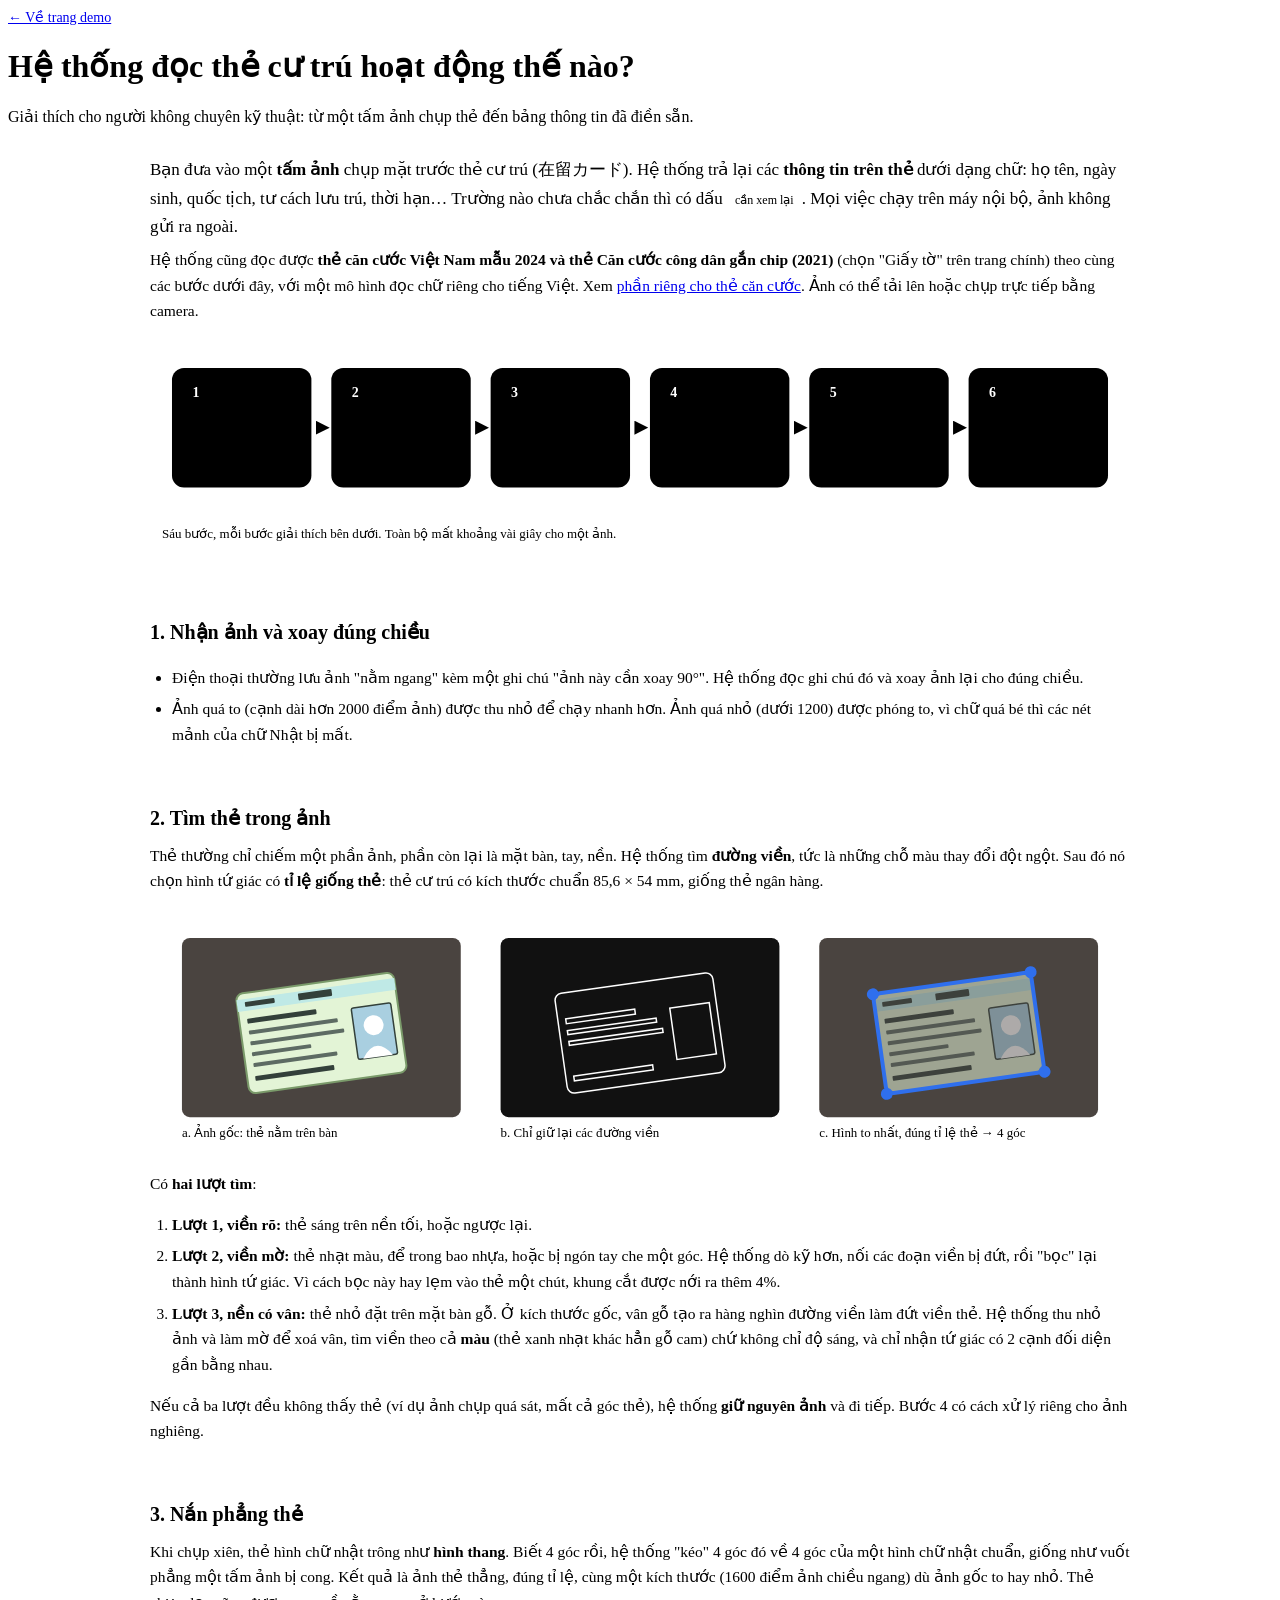
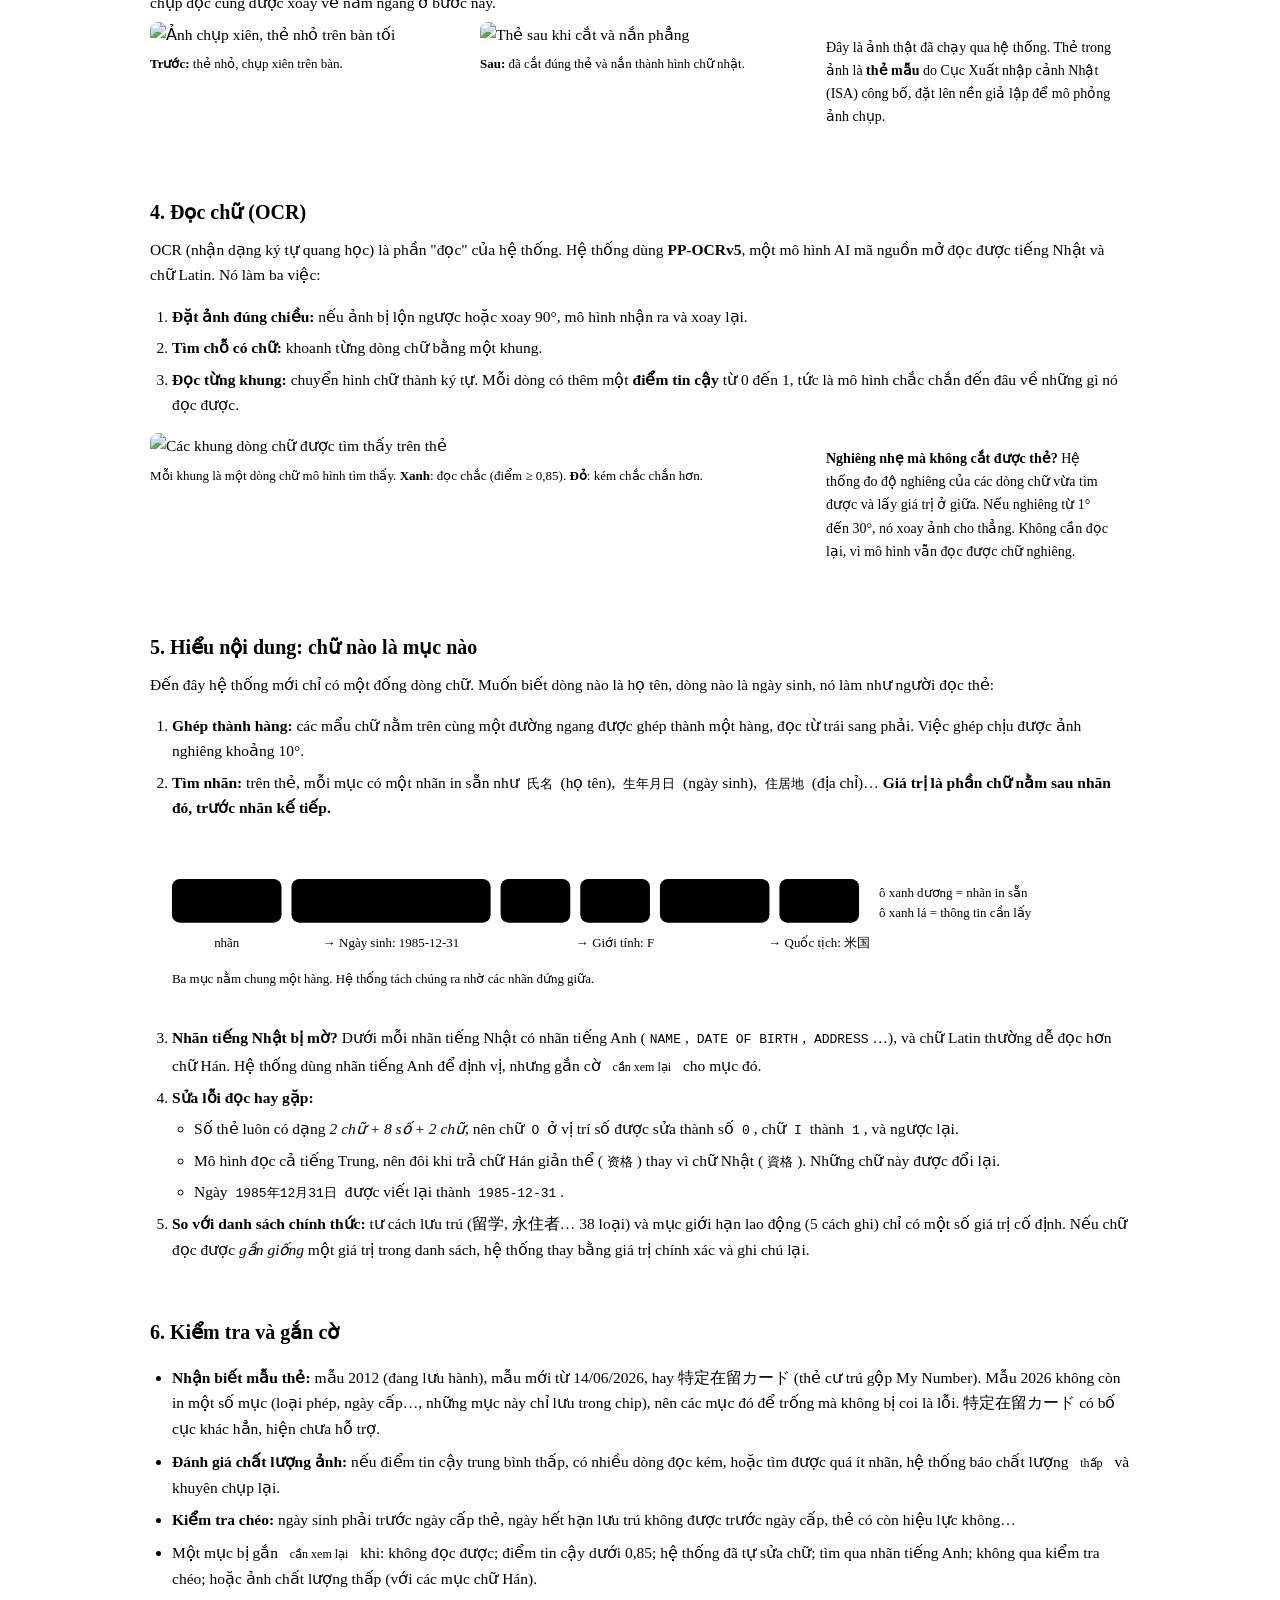
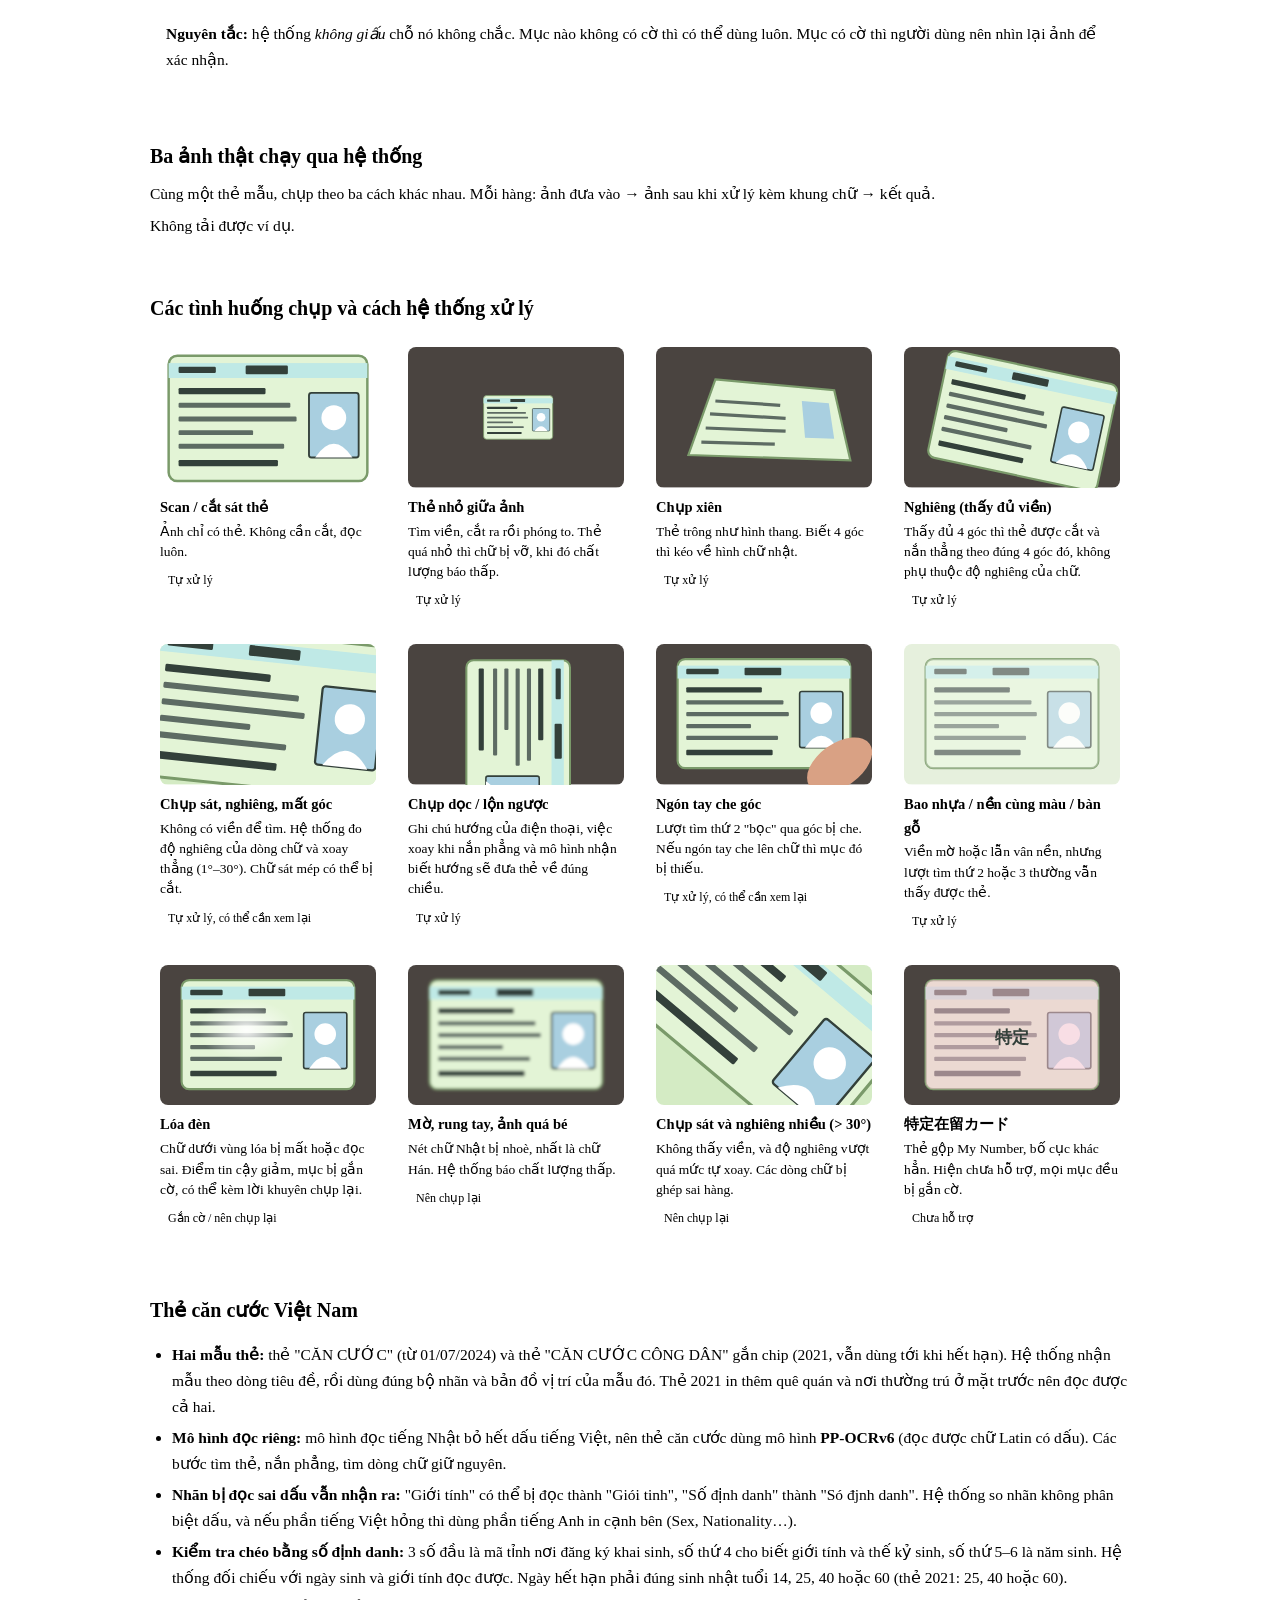
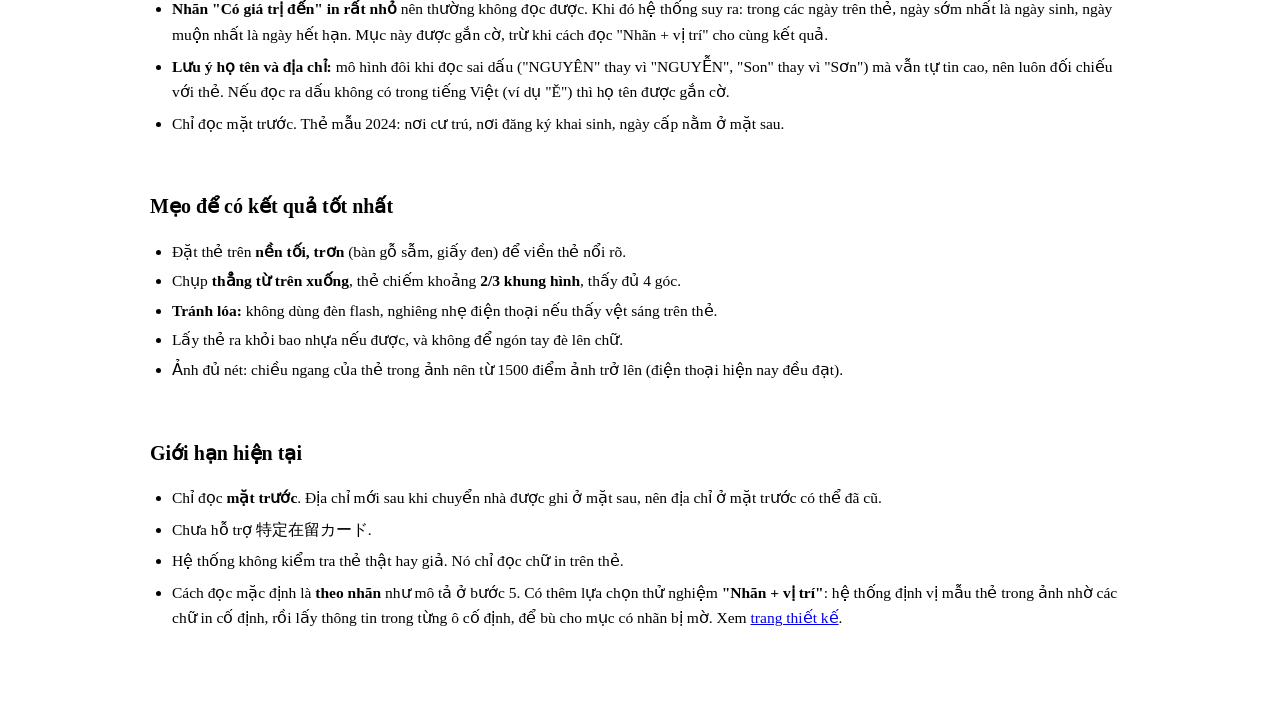
==== app/static/how-it-works.html @ b932a4c3 "Add Vietnamese ID card support, template zones and shared card_core - card_core/: shared Field, layo" ====
<!doctype html>
<html lang="vi">
<head>
  <meta charset="utf-8">
  <meta name="viewport" content="width=device-width, initial-scale=1">
  <title>Cách hoạt động</title>
  <link rel="stylesheet" href="/static/style.css">
  <style>
    .doc { max-width: 980px; margin: 0 auto; padding: 8px 24px 64px; line-height: 1.65; font-size: 15.5px; }
    @media (max-width: 900px) { .doc { padding: 8px 16px 48px; } }
    .doc h2 { font-size: 20px; margin: 40px 0 8px; padding-top: 14px; border-top: 1px solid var(--border); scroll-margin-top: 12px; }
    .doc h3 { font-size: 16px; margin: 22px 0 6px; }
    .doc p, .doc li { margin: 6px 0; }
    .doc ul, .doc ol { padding-left: 22px; }
    .doc code { font-size: 13px; background: var(--bg); border: 1px solid var(--border); border-radius: 4px; padding: 0 4px; }
    .back { font-size: 14px; }
    .box { background: var(--panel); border: 1px solid var(--border); border-radius: 12px; padding: 14px 16px; margin: 12px 0; }
    .lead { font-size: 17px; }
    .figure { background: var(--panel); border: 1px solid var(--border); border-radius: 12px; padding: 12px; margin: 12px 0; }
    .figure svg { display: block; width: 100%; height: auto; }
    .caption { font-size: 13px; color: var(--muted); margin-top: 6px; }
    .steps-row { display: grid; grid-template-columns: repeat(3, minmax(0, 1fr)); gap: 10px; align-items: start; }
    @media (max-width: 700px) { .steps-row { grid-template-columns: 1fr; } }
    .steps-row img { width: 100%; border-radius: 8px; border: 1px solid var(--border); display: block; }
    .steps-row .caption b { color: var(--text); }
    .cases { display: grid; grid-template-columns: repeat(auto-fill, minmax(210px, 1fr)); gap: 12px; margin: 12px 0; }
    .case { background: var(--panel); border: 1px solid var(--border); border-radius: 12px; padding: 10px; font-size: 14px; }
    .case svg { display: block; width: 100%; height: auto; background: var(--bg); border-radius: 8px; }
    .case h4 { margin: 8px 0 2px; font-size: 14.5px; }
    .case p { margin: 2px 0; color: var(--muted); font-size: 13.5px; line-height: 1.5; }
    .pill { display: inline-block; font-size: 12px; padding: 1px 8px; border-radius: 10px; margin-top: 6px; font-weight: 500; }
    .pill.ok { background: color-mix(in srgb, var(--ok) 18%, transparent); color: var(--ok); }
    .pill.warn { background: color-mix(in srgb, var(--warn) 18%, transparent); color: var(--warn); }
    .pill.bad { background: color-mix(in srgb, var(--bad) 14%, transparent); color: var(--bad); }
    .result-table { font-size: 13.5px; margin-top: 8px; }
    .result-table th { width: 40%; }
    .tips li { margin: 4px 0; }
    .svg-text { fill: var(--text); font-family: inherit; }
    .svg-muted { fill: var(--muted); font-family: inherit; }
    .svg-frame { fill: none; stroke: var(--muted); stroke-width: 2; stroke-dasharray: 6 5; }
    .svg-node { fill: var(--panel); stroke: var(--border); stroke-width: 2; }
    .svg-num { fill: var(--accent); }
    .svg-arrow { stroke: var(--muted); stroke-width: 2; fill: none; }
    .svg-label { fill: color-mix(in srgb, var(--accent) 16%, transparent); stroke: var(--accent); stroke-width: 2; }
    .svg-value { fill: color-mix(in srgb, var(--ok) 16%, transparent); stroke: var(--ok); stroke-width: 2; }
  </style>
</head>
<body>
  <!-- Shared drawing of a residence card (fixed colours: it is a physical object, same in light and dark mode). -->
  <svg width="0" height="0" style="position:absolute" aria-hidden="true">
    <defs>
      <g id="card">
        <rect x="0" y="0" width="160" height="101" rx="7" fill="#e3f4d6" stroke="#7a9a6a" stroke-width="2"/>
        <rect x="0" y="6" width="160" height="12" fill="#bfe9e6"/>
        <rect x="8" y="9" width="30" height="5" rx="1" fill="#33403a"/><rect x="62" y="8" width="34" height="7" rx="1" fill="#33403a"/>
        <rect x="8" y="26" width="70" height="5" rx="1" fill="#33403a"/>
        <rect x="8" y="38" width="90" height="4" rx="1" fill="#5d6b63"/>
        <rect x="8" y="49" width="95" height="4" rx="1" fill="#5d6b63"/>
        <rect x="8" y="60" width="60" height="4" rx="1" fill="#5d6b63"/>
        <rect x="8" y="71" width="85" height="4" rx="1" fill="#5d6b63"/>
        <rect x="8" y="84" width="80" height="5" rx="1" fill="#33403a"/>
        <rect x="113" y="30" width="40" height="52" rx="2" fill="#a9cfe0" stroke="#33403a" stroke-width="1.5"/>
        <circle cx="133" cy="50" r="10" fill="#fff"/><path d="M118 82 q15 -22 30 0 z" fill="#fff"/>
      </g>
      <marker id="arrowhead" viewBox="0 0 10 10" refX="9" refY="5" markerWidth="7" markerHeight="7" orient="auto-start-reverse">
        <path d="M0,0 L10,5 L0,10 z" fill="var(--muted)"/>
      </marker>
      <filter id="blur"><feGaussianBlur stdDeviation="1.6"/></filter>
      <radialGradient id="glare"><stop offset="0" stop-color="#fff" stop-opacity=".95"/><stop offset="1" stop-color="#fff" stop-opacity="0"/></radialGradient>
    </defs>
  </svg>

  <header>
    <a class="back" href="/">← Về trang demo</a>
    <h1>Hệ thống đọc thẻ cư trú hoạt động thế nào?</h1>
    <p class="sub">Giải thích cho người không chuyên kỹ thuật: từ một tấm ảnh chụp thẻ đến bảng thông tin đã điền sẵn.</p>
  </header>

  <article class="doc">
    <p class="lead">Bạn đưa vào một <strong>tấm ảnh</strong> chụp mặt trước thẻ cư trú (在留カード). Hệ thống trả lại các <strong>thông tin trên thẻ</strong> dưới dạng chữ:
      họ tên, ngày sinh, quốc tịch, tư cách lưu trú, thời hạn… Trường nào chưa chắc chắn thì có dấu <span class="pill warn">cần xem lại</span>.
      Mọi việc chạy trên máy nội bộ, ảnh không gửi ra ngoài.</p>
    <p>Hệ thống cũng đọc được <strong>thẻ căn cước Việt Nam mẫu 2024 và thẻ Căn cước công dân gắn chip (2021)</strong> (chọn "Giấy tờ" trên trang chính) theo cùng các bước dưới đây,
      với một mô hình đọc chữ riêng cho tiếng Việt. Xem <a href="#vn">phần riêng cho thẻ căn cước</a>. Ảnh có thể tải lên hoặc chụp trực tiếp bằng camera.</p>

    <div class="figure">
      <svg viewBox="0 0 960 170" role="img" aria-label="Sáu bước: nhận ảnh, tìm thẻ, nắn phẳng, đọc chữ, hiểu nội dung, kiểm tra">
        <g font-size="14">
          <g transform="translate(10,20)"><rect class="svg-node" width="140" height="120" rx="12"/><circle class="svg-num" cx="24" cy="24" r="14"/><text x="24" y="29" text-anchor="middle" fill="#fff" font-weight="700">1</text>
            <text class="svg-text" x="70" y="72" text-anchor="middle" font-weight="600">Nhận ảnh</text><text class="svg-muted" x="70" y="94" text-anchor="middle" font-size="12">xoay đúng chiều</text></g>
          <g transform="translate(170,20)"><rect class="svg-node" width="140" height="120" rx="12"/><circle class="svg-num" cx="24" cy="24" r="14"/><text x="24" y="29" text-anchor="middle" fill="#fff" font-weight="700">2</text>
            <text class="svg-text" x="70" y="72" text-anchor="middle" font-weight="600">Tìm thẻ</text><text class="svg-muted" x="70" y="94" text-anchor="middle" font-size="12">trong ảnh</text></g>
          <g transform="translate(330,20)"><rect class="svg-node" width="140" height="120" rx="12"/><circle class="svg-num" cx="24" cy="24" r="14"/><text x="24" y="29" text-anchor="middle" fill="#fff" font-weight="700">3</text>
            <text class="svg-text" x="70" y="72" text-anchor="middle" font-weight="600">Nắn phẳng</text><text class="svg-muted" x="70" y="94" text-anchor="middle" font-size="12">cắt + kéo thẳng</text></g>
          <g transform="translate(490,20)"><rect class="svg-node" width="140" height="120" rx="12"/><circle class="svg-num" cx="24" cy="24" r="14"/><text x="24" y="29" text-anchor="middle" fill="#fff" font-weight="700">4</text>
            <text class="svg-text" x="70" y="72" text-anchor="middle" font-weight="600">Đọc chữ</text><text class="svg-muted" x="70" y="94" text-anchor="middle" font-size="12">từng dòng (OCR)</text></g>
          <g transform="translate(650,20)"><rect class="svg-node" width="140" height="120" rx="12"/><circle class="svg-num" cx="24" cy="24" r="14"/><text x="24" y="29" text-anchor="middle" fill="#fff" font-weight="700">5</text>
            <text class="svg-text" x="70" y="72" text-anchor="middle" font-weight="600">Hiểu nội dung</text><text class="svg-muted" x="70" y="94" text-anchor="middle" font-size="12">chữ nào là mục nào</text></g>
          <g transform="translate(810,20)"><rect class="svg-node" width="140" height="120" rx="12"/><circle class="svg-num" cx="24" cy="24" r="14"/><text x="24" y="29" text-anchor="middle" fill="#fff" font-weight="700">6</text>
            <text class="svg-text" x="70" y="72" text-anchor="middle" font-weight="600">Kiểm tra</text><text class="svg-muted" x="70" y="94" text-anchor="middle" font-size="12">gắn cờ chỗ nghi ngờ</text></g>
          <g class="svg-arrow" marker-end="url(#arrowhead)"><line x1="152" y1="80" x2="167" y2="80"/><line x1="312" y1="80" x2="327" y2="80"/><line x1="472" y1="80" x2="487" y2="80"/><line x1="632" y1="80" x2="647" y2="80"/><line x1="792" y1="80" x2="807" y2="80"/></g>
        </g>
      </svg>
      <p class="caption">Sáu bước, mỗi bước giải thích bên dưới. Toàn bộ mất khoảng vài giây cho một ảnh.</p>
    </div>

    <h2 id="b1">1. Nhận ảnh và xoay đúng chiều</h2>
    <ul>
      <li>Điện thoại thường lưu ảnh "nằm ngang" kèm một ghi chú "ảnh này cần xoay 90°". Hệ thống đọc ghi chú đó và xoay ảnh lại cho đúng chiều.</li>
      <li>Ảnh quá to (cạnh dài hơn 2000 điểm ảnh) được thu nhỏ để chạy nhanh hơn. Ảnh quá nhỏ (dưới 1200) được phóng to,
        vì chữ quá bé thì các nét mảnh của chữ Nhật bị mất.</li>
    </ul>

    <h2 id="b2">2. Tìm thẻ trong ảnh</h2>
    <p>Thẻ thường chỉ chiếm một phần ảnh, phần còn lại là mặt bàn, tay, nền. Hệ thống tìm <strong>đường viền</strong>, tức là những chỗ màu thay đổi đột ngột.
      Sau đó nó chọn hình tứ giác có <strong>tỉ lệ giống thẻ</strong>: thẻ cư trú có kích thước chuẩn 85,6 × 54 mm, giống thẻ ngân hàng.</p>
    <div class="figure">
      <svg viewBox="0 0 960 230" role="img" aria-label="Ảnh gốc, các đường viền được phát hiện, và tứ giác thẻ được chọn">
        <g transform="translate(20,20)">
          <rect width="280" height="180" rx="8" fill="#4a4440"/>
          <use href="#card" transform="translate(60,45) rotate(-8 80 50)"/>
          <text class="svg-muted" x="0" y="200" font-size="13">a. Ảnh gốc: thẻ nằm trên bàn</text>
        </g>
        <g transform="translate(340,20)">
          <rect width="280" height="180" rx="8" fill="#111"/>
          <g transform="translate(60,45) rotate(-8 80 50)" fill="none" stroke="#fff" stroke-width="1.5">
            <rect width="160" height="101" rx="7"/><rect x="113" y="30" width="40" height="52"/><rect x="8" y="26" width="70" height="5"/>
            <rect x="8" y="38" width="90" height="4"/><rect x="8" y="49" width="95" height="4"/><rect x="8" y="84" width="80" height="5"/>
          </g>
          <text class="svg-muted" x="0" y="200" font-size="13">b. Chỉ giữ lại các đường viền</text>
        </g>
        <g transform="translate(660,20)">
          <rect width="280" height="180" rx="8" fill="#4a4440"/>
          <use href="#card" transform="translate(60,45) rotate(-8 80 50)" opacity=".55"/>
          <g transform="translate(60,45) rotate(-8 80 50)">
            <rect width="160" height="101" rx="7" fill="none" stroke="#2f6fed" stroke-width="4"/>
            <g fill="#2f6fed"><circle r="6"/><circle cx="160" r="6"/><circle cx="160" cy="101" r="6"/><circle cy="101" r="6"/></g>
          </g>
          <text class="svg-muted" x="0" y="200" font-size="13">c. Hình to nhất, đúng tỉ lệ thẻ → 4 góc</text>
        </g>
      </svg>
    </div>
    <p>Có <strong>hai lượt tìm</strong>:</p>
    <ol>
      <li><strong>Lượt 1, viền rõ:</strong> thẻ sáng trên nền tối, hoặc ngược lại.</li>
      <li><strong>Lượt 2, viền mờ:</strong> thẻ nhạt màu, để trong bao nhựa, hoặc bị ngón tay che một góc. Hệ thống dò kỹ hơn, nối các đoạn viền bị đứt,
        rồi "bọc" lại thành hình tứ giác. Vì cách bọc này hay lẹm vào thẻ một chút, khung cắt được nới ra thêm 4%.</li>
      <li><strong>Lượt 3, nền có vân:</strong> thẻ nhỏ đặt trên mặt bàn gỗ. Ở kích thước gốc, vân gỗ tạo ra hàng nghìn đường viền
        làm đứt viền thẻ. Hệ thống thu nhỏ ảnh và làm mờ để xoá vân, tìm viền theo cả <strong>màu</strong> (thẻ xanh nhạt khác hẳn gỗ cam)
        chứ không chỉ độ sáng, và chỉ nhận tứ giác có 2 cạnh đối diện gần bằng nhau.</li>
    </ol>
    <p>Nếu cả ba lượt đều không thấy thẻ (ví dụ ảnh chụp quá sát, mất cả góc thẻ), hệ thống <strong>giữ nguyên ảnh</strong> và đi tiếp. Bước 4 có cách xử lý riêng cho ảnh nghiêng.</p>

    <h2 id="b3">3. Nắn phẳng thẻ</h2>
    <p>Khi chụp xiên, thẻ hình chữ nhật trông như <strong>hình thang</strong>. Biết 4 góc rồi, hệ thống "kéo" 4 góc đó về 4 góc của một hình chữ nhật chuẩn,
      giống như vuốt phẳng một tấm ảnh bị cong. Kết quả là ảnh thẻ thẳng, đúng tỉ lệ, cùng một kích thước (1600 điểm ảnh chiều ngang) dù ảnh gốc to hay nhỏ.
      Thẻ chụp dọc cũng được xoay về nằm ngang ở bước này.</p>
    <div class="steps-row">
      <div><img src="/static/howto/perspective_1_photo.jpg" alt="Ảnh chụp xiên, thẻ nhỏ trên bàn tối" loading="lazy"><p class="caption"><b>Trước:</b> thẻ nhỏ, chụp xiên trên bàn.</p></div>
      <div><img src="/static/howto/perspective_2_processed.jpg" alt="Thẻ sau khi cắt và nắn phẳng" loading="lazy"><p class="caption"><b>Sau:</b> đã cắt đúng thẻ và nắn thành hình chữ nhật.</p></div>
      <div class="box" style="margin:0"><p style="margin:0;font-size:14px">Đây là ảnh thật đã chạy qua hệ thống. Thẻ trong ảnh là <strong>thẻ mẫu</strong> do Cục Xuất nhập cảnh Nhật (ISA) công bố,
        đặt lên nền giả lập để mô phỏng ảnh chụp.</p></div>
    </div>

    <h2 id="b4">4. Đọc chữ (OCR)</h2>
    <p>OCR (nhận dạng ký tự quang học) là phần "đọc" của hệ thống. Hệ thống dùng <strong>PP-OCRv5</strong>, một mô hình AI mã nguồn mở đọc được tiếng Nhật và chữ Latin. Nó làm ba việc:</p>
    <ol>
      <li><strong>Đặt ảnh đúng chiều:</strong> nếu ảnh bị lộn ngược hoặc xoay 90°, mô hình nhận ra và xoay lại.</li>
      <li><strong>Tìm chỗ có chữ:</strong> khoanh từng dòng chữ bằng một khung.</li>
      <li><strong>Đọc từng khung:</strong> chuyển hình chữ thành ký tự. Mỗi dòng có thêm một <strong>điểm tin cậy</strong> từ 0 đến 1,
        tức là mô hình chắc chắn đến đâu về những gì nó đọc được.</li>
    </ol>
    <div class="steps-row">
      <div style="grid-column: span 2"><img src="/static/howto/perspective_3_boxes.jpg" alt="Các khung dòng chữ được tìm thấy trên thẻ" loading="lazy">
        <p class="caption">Mỗi khung là một dòng chữ mô hình tìm thấy. <b style="color:var(--ok)">Xanh</b>: đọc chắc (điểm ≥ 0,85). <b style="color:var(--bad)">Đỏ</b>: kém chắc chắn hơn.</p></div>
      <div class="box" style="margin:0"><p style="margin:0;font-size:14px"><strong>Nghiêng nhẹ mà không cắt được thẻ?</strong>
        Hệ thống đo độ nghiêng của các dòng chữ vừa tìm được và lấy giá trị ở giữa. Nếu nghiêng từ 1° đến 30°, nó xoay ảnh cho thẳng.
        Không cần đọc lại, vì mô hình vẫn đọc được chữ nghiêng.</p></div>
    </div>

    <h2 id="b5">5. Hiểu nội dung: chữ nào là mục nào</h2>
    <p>Đến đây hệ thống mới chỉ có một đống dòng chữ. Muốn biết dòng nào là họ tên, dòng nào là ngày sinh, nó làm như người đọc thẻ:</p>
    <ol>
      <li><strong>Ghép thành hàng:</strong> các mẩu chữ nằm trên cùng một đường ngang được ghép thành một hàng, đọc từ trái sang phải.
        Việc ghép chịu được ảnh nghiêng khoảng 10°.</li>
      <li><strong>Tìm nhãn:</strong> trên thẻ, mỗi mục có một nhãn in sẵn như <code>氏名</code> (họ tên), <code>生年月日</code> (ngày sinh), <code>住居地</code> (địa chỉ)…
        <strong>Giá trị là phần chữ nằm sau nhãn đó, trước nhãn kế tiếp.</strong></li>
    </ol>
    <div class="figure">
      <svg viewBox="0 0 960 150" role="img" aria-label="Ví dụ một hàng chữ: nhãn ngày sinh, giá trị ngày sinh, nhãn giới tính, giá trị giới tính">
        <g font-size="18">
          <rect class="svg-label" x="10" y="30" width="110" height="44" rx="8"/><text class="svg-text" x="65" y="59" text-anchor="middle">生年月日</text>
          <rect class="svg-value" x="130" y="30" width="200" height="44" rx="8"/><text class="svg-text" x="230" y="59" text-anchor="middle">1985年12月31日</text>
          <rect class="svg-label" x="340" y="30" width="70" height="44" rx="8"/><text class="svg-text" x="375" y="59" text-anchor="middle">性別</text>
          <rect class="svg-value" x="420" y="30" width="70" height="44" rx="8"/><text class="svg-text" x="455" y="59" text-anchor="middle">女 F.</text>
          <rect class="svg-label" x="500" y="30" width="110" height="44" rx="8"/><text class="svg-text" x="555" y="59" text-anchor="middle">国・地域</text>
          <rect class="svg-value" x="620" y="30" width="80" height="44" rx="8"/><text class="svg-text" x="660" y="59" text-anchor="middle">米国</text>
        </g>
        <g font-size="13">
          <text class="svg-muted" x="65" y="98" text-anchor="middle">nhãn</text><text class="svg-muted" x="230" y="98" text-anchor="middle">→ Ngày sinh: 1985-12-31</text>
          <text class="svg-muted" x="455" y="98" text-anchor="middle">→ Giới tính: F</text><text class="svg-muted" x="660" y="98" text-anchor="middle">→ Quốc tịch: 米国</text>
        </g>
        <text class="svg-muted" x="720" y="48" font-size="13">ô xanh dương = nhãn in sẵn</text>
        <text class="svg-muted" x="720" y="68" font-size="13">ô xanh lá = thông tin cần lấy</text>
        <text class="svg-muted" x="10" y="135" font-size="13">Ba mục nằm chung một hàng. Hệ thống tách chúng ra nhờ các nhãn đứng giữa.</text>
      </svg>
    </div>
    <ol start="3">
      <li><strong>Nhãn tiếng Nhật bị mờ?</strong> Dưới mỗi nhãn tiếng Nhật có nhãn tiếng Anh (<code>NAME</code>, <code>DATE OF BIRTH</code>, <code>ADDRESS</code>…),
        và chữ Latin thường dễ đọc hơn chữ Hán. Hệ thống dùng nhãn tiếng Anh để định vị, nhưng gắn cờ <span class="pill warn">cần xem lại</span> cho mục đó.</li>
      <li><strong>Sửa lỗi đọc hay gặp:</strong>
        <ul>
          <li>Số thẻ luôn có dạng <em>2 chữ + 8 số + 2 chữ</em>, nên chữ <code>O</code> ở vị trí số được sửa thành số <code>0</code>, chữ <code>I</code> thành <code>1</code>, và ngược lại.</li>
          <li>Mô hình đọc cả tiếng Trung, nên đôi khi trả chữ Hán giản thể (<code>资格</code>) thay vì chữ Nhật (<code>資格</code>). Những chữ này được đổi lại.</li>
          <li>Ngày <code>1985年12月31日</code> được viết lại thành <code>1985-12-31</code>.</li>
        </ul></li>
      <li><strong>So với danh sách chính thức:</strong> tư cách lưu trú (留学, 永住者… 38 loại) và mục giới hạn lao động (5 cách ghi) chỉ có một số giá trị cố định.
        Nếu chữ đọc được <em>gần giống</em> một giá trị trong danh sách, hệ thống thay bằng giá trị chính xác và ghi chú lại.</li>
    </ol>

    <h2 id="b6">6. Kiểm tra và gắn cờ</h2>
    <ul>
      <li><strong>Nhận biết mẫu thẻ:</strong> mẫu 2012 (đang lưu hành), mẫu mới từ 14/06/2026, hay 特定在留カード (thẻ cư trú gộp My Number).
        Mẫu 2026 không còn in một số mục (loại phép, ngày cấp…, những mục này chỉ lưu trong chip), nên các mục đó để trống mà không bị coi là lỗi.
        特定在留カード có bố cục khác hẳn, hiện chưa hỗ trợ.</li>
      <li><strong>Đánh giá chất lượng ảnh:</strong> nếu điểm tin cậy trung bình thấp, có nhiều dòng đọc kém, hoặc tìm được quá ít nhãn,
        hệ thống báo chất lượng <span class="pill bad">thấp</span> và khuyên chụp lại.</li>
      <li><strong>Kiểm tra chéo:</strong> ngày sinh phải trước ngày cấp thẻ, ngày hết hạn lưu trú không được trước ngày cấp, thẻ có còn hiệu lực không…</li>
      <li>Một mục bị gắn <span class="pill warn">cần xem lại</span> khi: không đọc được; điểm tin cậy dưới 0,85; hệ thống đã tự sửa chữ;
        tìm qua nhãn tiếng Anh; không qua kiểm tra chéo; hoặc ảnh chất lượng thấp (với các mục chữ Hán).</li>
    </ul>
    <div class="box"><strong>Nguyên tắc:</strong> hệ thống <em>không giấu</em> chỗ nó không chắc. Mục nào không có cờ thì có thể dùng luôn.
      Mục có cờ thì người dùng nên nhìn lại ảnh để xác nhận.</div>

    <h2 id="real">Ba ảnh thật chạy qua hệ thống</h2>
    <p>Cùng một thẻ mẫu, chụp theo ba cách khác nhau. Mỗi hàng: ảnh đưa vào → ảnh sau khi xử lý kèm khung chữ → kết quả.</p>
    <div id="realCases"><p class="status loading">Đang tải…</p></div>

    <h2 id="cases">Các tình huống chụp và cách hệ thống xử lý</h2>
    <div class="cases">
      <div class="case">
        <svg viewBox="0 0 200 130"><use href="#card" transform="translate(8,8) scale(1.15)"/></svg>
        <h4>Scan / cắt sát thẻ</h4><p>Ảnh chỉ có thẻ. Không cần cắt, đọc luôn.</p><span class="pill ok">Tự xử lý</span>
      </div>
      <div class="case">
        <svg viewBox="0 0 200 130"><rect width="200" height="130" fill="#4a4440"/><use href="#card" transform="translate(70,45) scale(.4)"/></svg>
        <h4>Thẻ nhỏ giữa ảnh</h4><p>Tìm viền, cắt ra rồi phóng to. Thẻ quá nhỏ thì chữ bị vỡ, khi đó chất lượng báo thấp.</p><span class="pill ok">Tự xử lý</span>
      </div>
      <div class="case">
        <svg viewBox="0 0 200 130"><rect width="200" height="130" fill="#4a4440"/>
          <polygon points="55,30 165,40 180,105 30,100" fill="#e3f4d6" stroke="#7a9a6a" stroke-width="2"/>
          <polygon points="135,50 160,52 165,85 138,84" fill="#a9cfe0"/>
          <g stroke="#5d6b63" stroke-width="3"><line x1="55" y1="50" x2="115" y2="54"/><line x1="50" y1="62" x2="120" y2="66"/><line x1="46" y1="75" x2="120" y2="78"/><line x1="42" y1="88" x2="110" y2="90"/></g></svg>
        <h4>Chụp xiên</h4><p>Thẻ trông như hình thang. Biết 4 góc thì kéo về hình chữ nhật.</p><span class="pill ok">Tự xử lý</span>
      </div>
      <div class="case">
        <svg viewBox="0 0 200 130"><rect width="200" height="130" fill="#4a4440"/><use href="#card" transform="translate(30,18) rotate(12 80 50)"/></svg>
        <h4>Nghiêng (thấy đủ viền)</h4><p>Thấy đủ 4 góc thì thẻ được cắt và nắn thẳng theo đúng 4 góc đó, không phụ thuộc độ nghiêng của chữ.</p><span class="pill ok">Tự xử lý</span>
      </div>
      <div class="case">
        <svg viewBox="0 0 200 130"><rect width="200" height="130" fill="#d4ebc4"/><use href="#card" transform="translate(-10,-8) scale(1.4) rotate(6 80 50)"/></svg>
        <h4>Chụp sát, nghiêng, mất góc</h4><p>Không có viền để tìm. Hệ thống đo độ nghiêng của dòng chữ và xoay thẳng (1°–30°). Chữ sát mép có thể bị cắt.</p><span class="pill warn">Tự xử lý, có thể cần xem lại</span>
      </div>
      <div class="case">
        <svg viewBox="0 0 200 130"><rect width="200" height="130" fill="#4a4440"/><use href="#card" transform="translate(150,15) rotate(90)  scale(.95)"/></svg>
        <h4>Chụp dọc / lộn ngược</h4><p>Ghi chú hướng của điện thoại, việc xoay khi nắn phẳng và mô hình nhận biết hướng sẽ đưa thẻ về đúng chiều.</p><span class="pill ok">Tự xử lý</span>
      </div>
      <div class="case">
        <svg viewBox="0 0 200 130"><rect width="200" height="130" fill="#4a4440"/><use href="#card" transform="translate(20,14)"/>
          <ellipse cx="170" cy="112" rx="34" ry="20" fill="#d9a184" transform="rotate(-35 170 112)"/></svg>
        <h4>Ngón tay che góc</h4><p>Lượt tìm thứ 2 "bọc" qua góc bị che. Nếu ngón tay che lên chữ thì mục đó bị thiếu.</p><span class="pill warn">Tự xử lý, có thể cần xem lại</span>
      </div>
      <div class="case">
        <svg viewBox="0 0 200 130"><rect width="200" height="130" fill="#e6f0dd"/><use href="#card" transform="translate(20,14)" opacity=".8"/>
          <rect x="20" y="14" width="160" height="101" rx="7" fill="#fff" opacity=".25"/></svg>
        <h4>Bao nhựa / nền cùng màu / bàn gỗ</h4><p>Viền mờ hoặc lẫn vân nền, nhưng lượt tìm thứ 2 hoặc 3 thường vẫn thấy được thẻ.</p><span class="pill ok">Tự xử lý</span>
      </div>
      <div class="case">
        <svg viewBox="0 0 200 130"><rect width="200" height="130" fill="#4a4440"/><use href="#card" transform="translate(20,14)"/>
          <ellipse cx="80" cy="60" rx="45" ry="28" fill="url(#glare)"/></svg>
        <h4>Lóa đèn</h4><p>Chữ dưới vùng lóa bị mất hoặc đọc sai. Điểm tin cậy giảm, mục bị gắn cờ, có thể kèm lời khuyên chụp lại.</p><span class="pill warn">Gắn cờ / nên chụp lại</span>
      </div>
      <div class="case">
        <svg viewBox="0 0 200 130"><rect width="200" height="130" fill="#4a4440"/><use href="#card" transform="translate(20,14)" filter="url(#blur)"/></svg>
        <h4>Mờ, rung tay, ảnh quá bé</h4><p>Nét chữ Nhật bị nhoè, nhất là chữ Hán. Hệ thống báo chất lượng thấp.</p><span class="pill bad">Nên chụp lại</span>
      </div>
      <div class="case">
        <svg viewBox="0 0 200 130"><rect width="200" height="130" fill="#d4ebc4"/><use href="#card" transform="translate(-20,-35) scale(1.5) rotate(40 80 50)"/></svg>
        <h4>Chụp sát và nghiêng nhiều (&gt; 30°)</h4><p>Không thấy viền, và độ nghiêng vượt quá mức tự xoay. Các dòng chữ bị ghép sai hàng.</p><span class="pill bad">Nên chụp lại</span>
      </div>
      <div class="case">
        <svg viewBox="0 0 200 130"><rect width="200" height="130" fill="#4a4440"/><use href="#card" transform="translate(20,14)"/>
          <rect x="20" y="14" width="160" height="101" rx="7" fill="#f2c4cf" opacity=".55"/><text x="100" y="72" text-anchor="middle" font-size="16" fill="#33403a" font-weight="700">特定</text></svg>
        <h4>特定在留カード</h4><p>Thẻ gộp My Number, bố cục khác hẳn. Hiện chưa hỗ trợ, mọi mục đều bị gắn cờ.</p><span class="pill bad">Chưa hỗ trợ</span>
      </div>
    </div>

    <h2 id="vn">Thẻ căn cước Việt Nam</h2>
    <ul>
      <li><strong>Hai mẫu thẻ:</strong> thẻ "CĂN CƯỚC" (từ 01/07/2024) và thẻ "CĂN CƯỚC CÔNG DÂN" gắn chip (2021, vẫn dùng tới khi hết hạn).
        Hệ thống nhận mẫu theo dòng tiêu đề, rồi dùng đúng bộ nhãn và bản đồ vị trí của mẫu đó. Thẻ 2021 in thêm quê quán và nơi thường trú
        ở mặt trước nên đọc được cả hai.</li>
      <li><strong>Mô hình đọc riêng:</strong> mô hình đọc tiếng Nhật bỏ hết dấu tiếng Việt, nên thẻ căn cước dùng mô hình <strong>PP-OCRv6</strong>
        (đọc được chữ Latin có dấu). Các bước tìm thẻ, nắn phẳng, tìm dòng chữ giữ nguyên.</li>
      <li><strong>Nhãn bị đọc sai dấu vẫn nhận ra:</strong> "Giới tính" có thể bị đọc thành "Giói tinh", "Số định danh" thành "Só đjnh danh".
        Hệ thống so nhãn không phân biệt dấu, và nếu phần tiếng Việt hỏng thì dùng phần tiếng Anh in cạnh bên (Sex, Nationality…).</li>
      <li><strong>Kiểm tra chéo bằng số định danh:</strong> 3 số đầu là mã tỉnh nơi đăng ký khai sinh, số thứ 4 cho biết giới tính và thế kỷ sinh,
        số thứ 5–6 là năm sinh. Hệ thống đối chiếu với ngày sinh và giới tính đọc được. Ngày hết hạn phải đúng sinh nhật tuổi 14, 25, 40 hoặc 60 (thẻ 2021: 25, 40 hoặc 60).</li>
      <li><strong>Nhãn "Có giá trị đến" in rất nhỏ</strong> nên thường không đọc được. Khi đó hệ thống suy ra: trong các ngày trên thẻ, ngày sớm nhất
        là ngày sinh, ngày muộn nhất là ngày hết hạn. Mục này được gắn cờ, trừ khi cách đọc "Nhãn + vị trí" cho cùng kết quả.</li>
      <li><strong>Lưu ý họ tên và địa chỉ:</strong> mô hình đôi khi đọc sai dấu ("NGUYÊN" thay vì "NGUYỄN", "Son" thay vì "Sơn") mà vẫn tự tin cao,
        nên luôn đối chiếu với thẻ. Nếu đọc ra dấu không có trong tiếng Việt (ví dụ "Ě") thì họ tên được gắn cờ.</li>
      <li>Chỉ đọc mặt trước. Thẻ mẫu 2024: nơi cư trú, nơi đăng ký khai sinh, ngày cấp nằm ở mặt sau.</li>
    </ul>

    <h2 id="tips">Mẹo để có kết quả tốt nhất</h2>
    <ul class="tips">
      <li>Đặt thẻ trên <strong>nền tối, trơn</strong> (bàn gỗ sẫm, giấy đen) để viền thẻ nổi rõ.</li>
      <li>Chụp <strong>thẳng từ trên xuống</strong>, thẻ chiếm khoảng <strong>2/3 khung hình</strong>, thấy đủ 4 góc.</li>
      <li><strong>Tránh lóa:</strong> không dùng đèn flash, nghiêng nhẹ điện thoại nếu thấy vệt sáng trên thẻ.</li>
      <li>Lấy thẻ ra khỏi bao nhựa nếu được, và không để ngón tay đè lên chữ.</li>
      <li>Ảnh đủ nét: chiều ngang của thẻ trong ảnh nên từ 1500 điểm ảnh trở lên (điện thoại hiện nay đều đạt).</li>
    </ul>

    <h2 id="limits">Giới hạn hiện tại</h2>
    <ul>
      <li>Chỉ đọc <strong>mặt trước</strong>. Địa chỉ mới sau khi chuyển nhà được ghi ở mặt sau, nên địa chỉ ở mặt trước có thể đã cũ.</li>
      <li>Chưa hỗ trợ 特定在留カード.</li>
      <li>Hệ thống không kiểm tra thẻ thật hay giả. Nó chỉ đọc chữ in trên thẻ.</li>
      <li>Cách đọc mặc định là <strong>theo nhãn</strong> như mô tả ở bước 5. Có thêm lựa chọn thử nghiệm <strong>"Nhãn + vị trí"</strong>: hệ thống định vị mẫu thẻ
        trong ảnh nhờ các chữ in cố định, rồi lấy thông tin trong từng ô cố định, để bù cho mục có nhãn bị mờ. Xem <a href="/static/design.html#zone-mode">trang thiết kế</a>.</li>
    </ul>
  </article>

  <script>
    const FIELD_NAMES = {
      card_number: "Số thẻ", name: "Họ tên", date_of_birth: "Ngày sinh", nationality: "Quốc tịch",
      status_of_residence: "Tư cách lưu trú", period_of_stay: "Thời hạn lưu trú", valid_until: "Thẻ hiệu lực đến",
    };
    const CASES = {
      perspective: { title: "Thẻ nhỏ, chụp xiên trên bàn tối", story: "Viền thẻ rõ nên hệ thống tìm được 4 góc, cắt và nắn phẳng." },
      low_contrast_tilt: { title: "Nền gần cùng màu với thẻ, nghiêng 8°", story: "Viền mờ nhưng lượt tìm thứ 2 vẫn thấy thẻ, nên nắn phẳng được." },
      closeup_tilt: { title: "Chụp sát, nghiêng 6°, mất các góc thẻ", story:
        "Không có viền để cắt, nên hệ thống đo độ nghiêng của dòng chữ rồi xoay thẳng. Số thẻ nằm sát mép bị cắt mất ký tự cuối, nên đọc sai. Hệ thống đã tự gắn cờ cần xem lại cho mục này." },
    };
    const esc = (s) => String(s ?? "").replace(/[&<>"]/g, (c) => ({ "&": "&amp;", "<": "&lt;", ">": "&gt;", '"': "&quot;" })[c]);

    fetch("/static/howto/summary.json", { cache: "no-cache" })
      .then((r) => r.json())
      .then((summary) => {
        document.getElementById("realCases").innerHTML = Object.entries(CASES).map(([id, c]) => {
          const s = summary[id];
          if (!s) return "";
          const how = s.card_cropped ? "Tìm được viền thẻ → cắt + nắn phẳng"
            : s.deskew_deg ? `Không thấy viền → xoay thẳng theo dòng chữ (${s.deskew_deg}°)` : "Không thấy viền, ảnh giữ nguyên";
          const rows = Object.entries(s.fields).map(([k, f]) => `<tr><th>${esc(FIELD_NAMES[k] || k)}</th><td><span class="val">${esc(f.value ?? "—")}</span>${
            f.needs_review ? ' <span class="pill warn">cần xem lại</span>' : ""}</td></tr>`).join("");
          return `<h3>${esc(c.title)}</h3>
            <div class="steps-row">
              <div><img src="/static/howto/${id}_1_photo.jpg" alt="Ảnh đưa vào: ${esc(c.title)}" loading="lazy"><p class="caption"><b>Ảnh đưa vào</b></p></div>
              <div><img src="/static/howto/${id}_3_boxes.jpg" alt="Ảnh sau xử lý kèm khung chữ" loading="lazy"><p class="caption"><b>${esc(how)}</b>, tìm được ${s.lines} dòng chữ</p></div>
              <div><table class="result-table">${rows}</table></div>
            </div>
            <p class="caption">${esc(c.story)}</p>`;
        }).join("");
      })
      .catch(() => { document.getElementById("realCases").innerHTML = '<p class="status error">Không tải được ví dụ.</p>'; });
  </script>
</body>
</html>
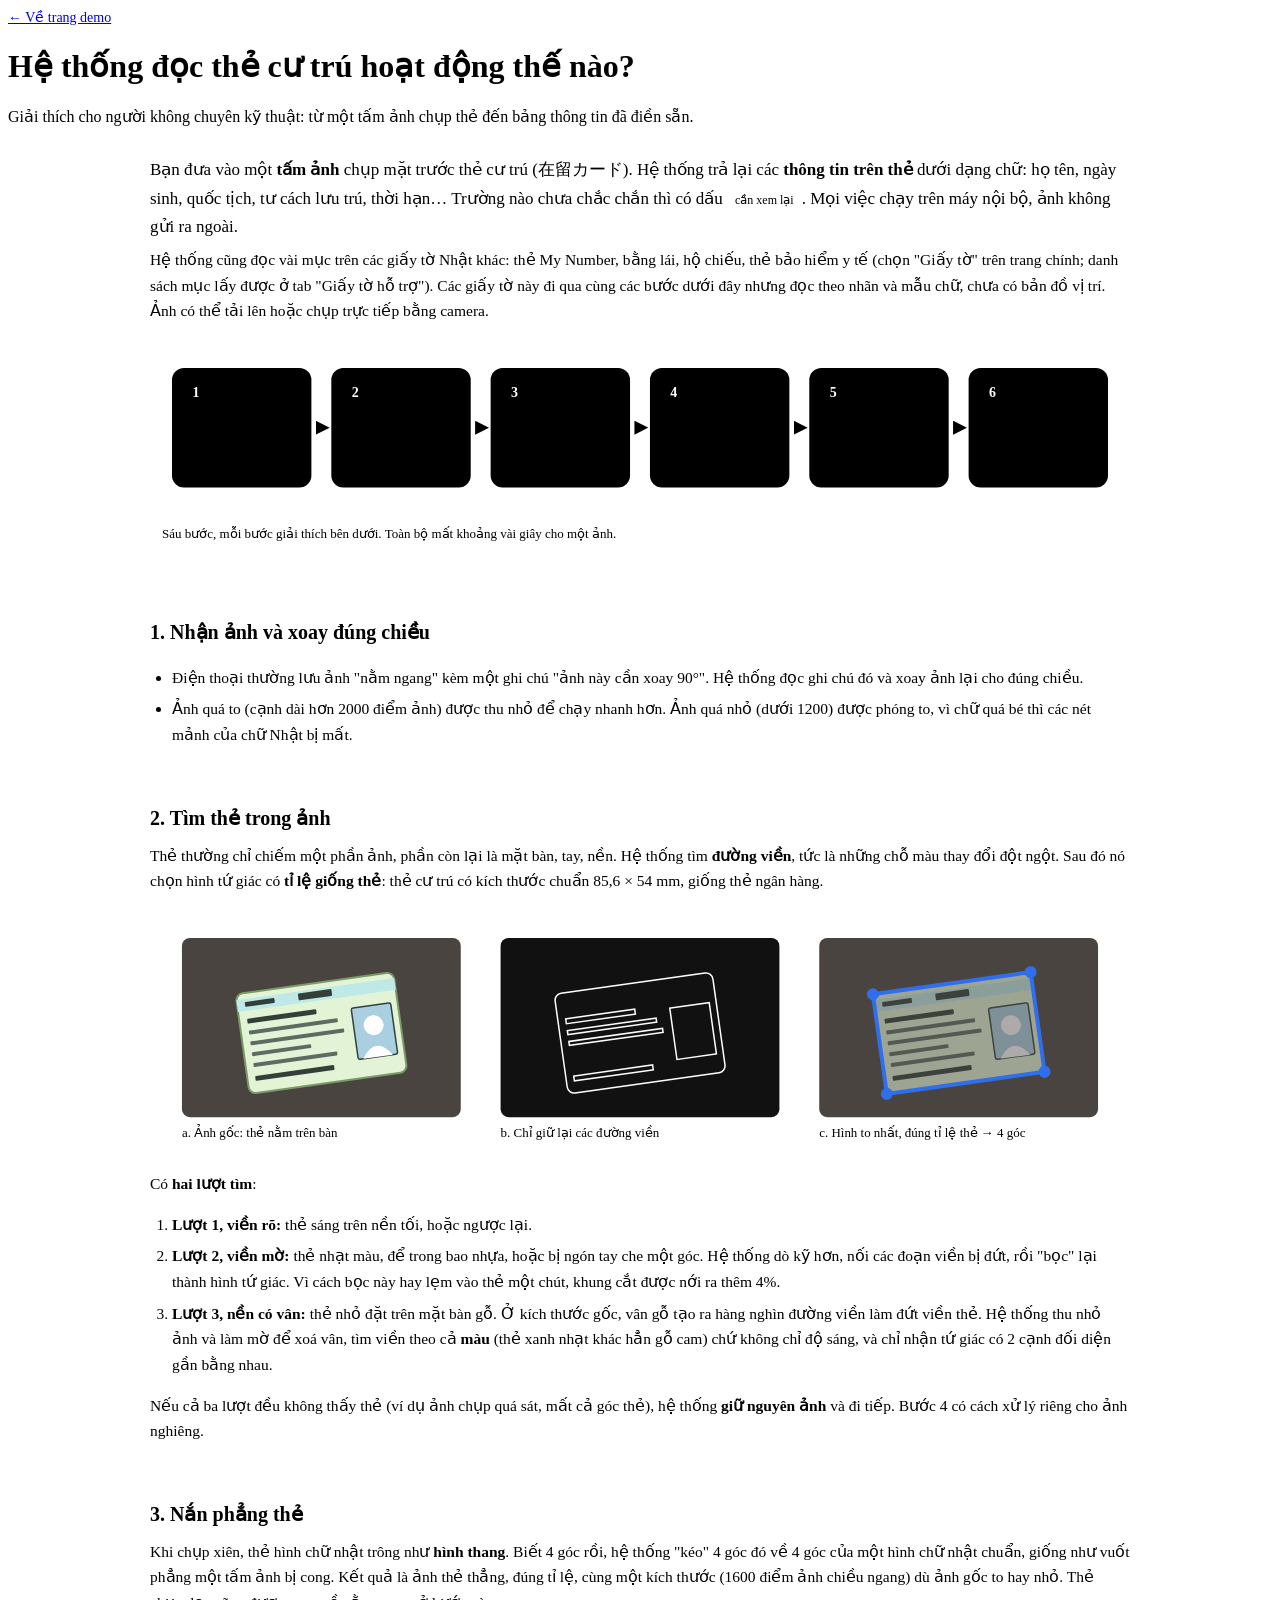
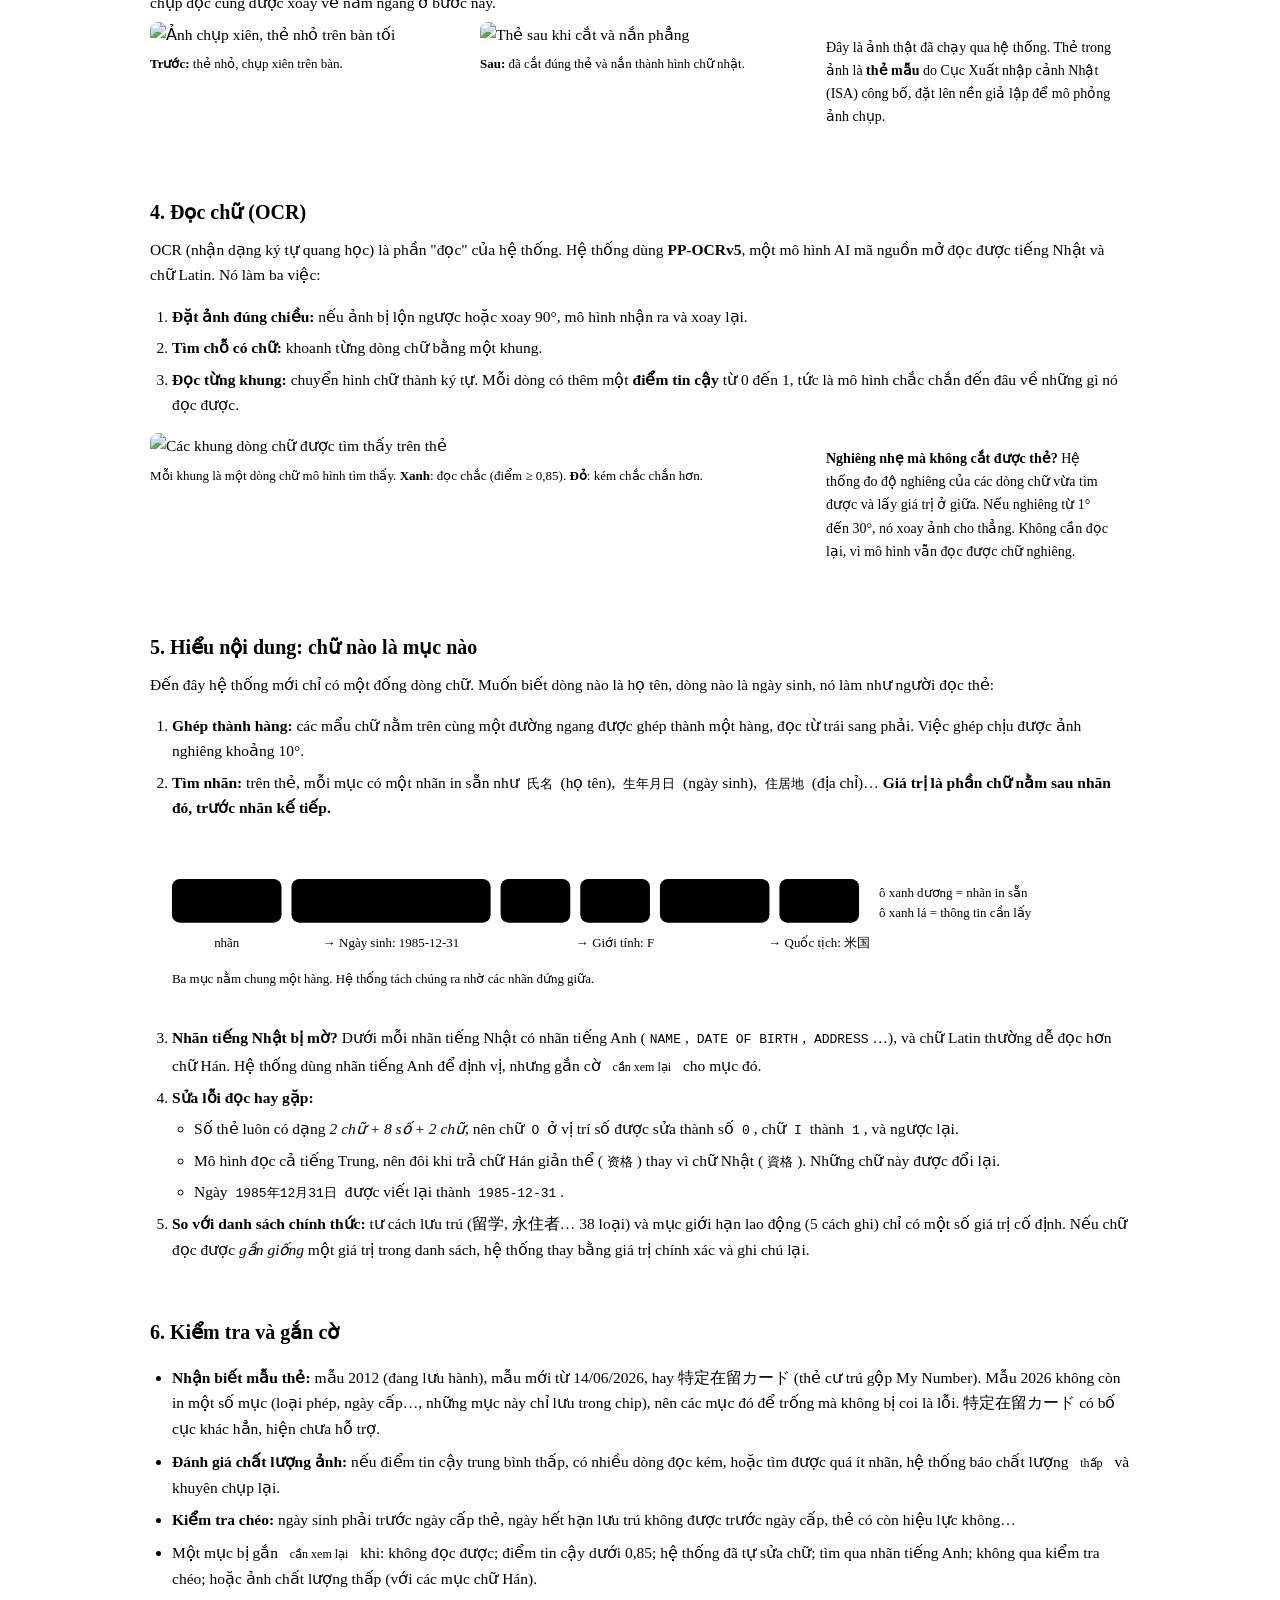
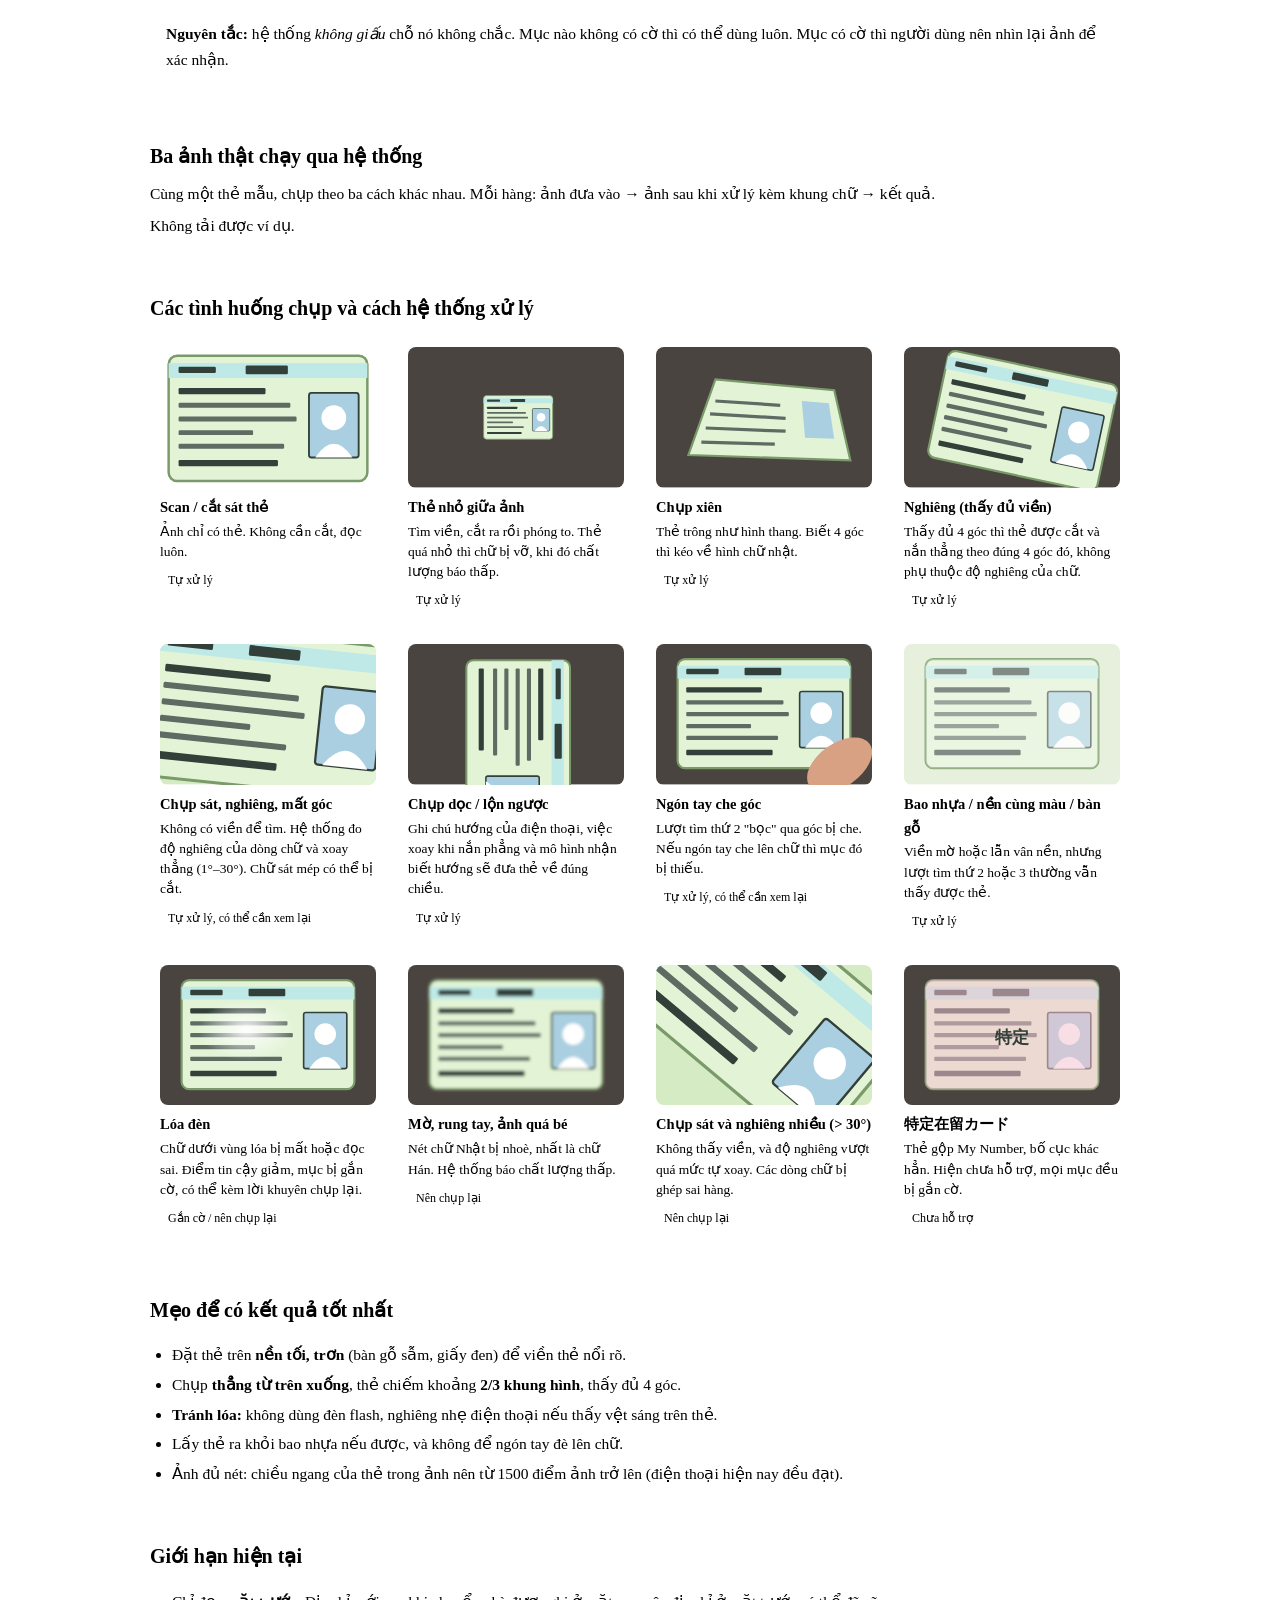
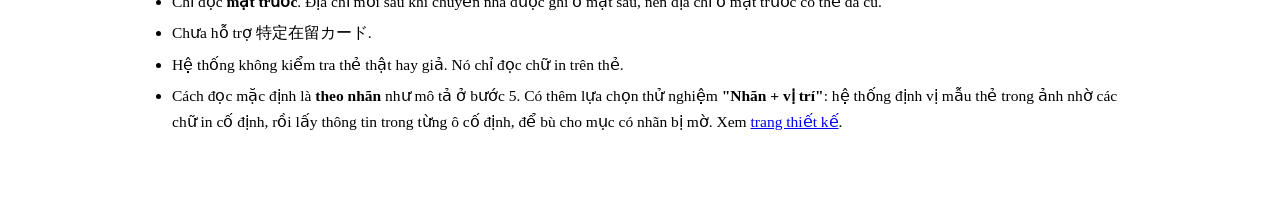
==== commit 342b1c02: "Remove Vietnamese ID card support; add official specimens for all Japanese documents - Remove vn_id_" ====
--- a/app/static/how-it-works.html
+++ b/app/static/how-it-works.html
@@ -80,9 +80,9 @@
     <p class="lead">Bạn đưa vào một <strong>tấm ảnh</strong> chụp mặt trước thẻ cư trú (在留カード). Hệ thống trả lại các <strong>thông tin trên thẻ</strong> dưới dạng chữ:
       họ tên, ngày sinh, quốc tịch, tư cách lưu trú, thời hạn… Trường nào chưa chắc chắn thì có dấu <span class="pill warn">cần xem lại</span>.
       Mọi việc chạy trên máy nội bộ, ảnh không gửi ra ngoài.</p>
-    <p>Hệ thống cũng đọc được <strong>thẻ căn cước Việt Nam mẫu 2024 và thẻ Căn cước công dân gắn chip (2021)</strong> (chọn "Giấy tờ" trên trang chính) theo cùng các bước dưới đây,
-      với một mô hình đọc chữ riêng cho tiếng Việt. Xem <a href="#vn">phần riêng cho thẻ căn cước</a>. Ảnh có thể tải lên hoặc chụp trực tiếp bằng camera.</p>
-
+    <p>Hệ thống cũng đọc vài mục trên các giấy tờ Nhật khác: thẻ My Number, bằng lái, hộ chiếu, thẻ bảo hiểm y tế (chọn "Giấy tờ" trên trang chính;
+      danh sách mục lấy được ở tab "Giấy tờ hỗ trợ"). Các giấy tờ này đi qua cùng các bước dưới đây nhưng đọc theo nhãn và mẫu chữ, chưa có bản đồ vị trí.
+      Ảnh có thể tải lên hoặc chụp trực tiếp bằng camera.</p>
     <div class="figure">
       <svg viewBox="0 0 960 170" role="img" aria-label="Sáu bước: nhận ảnh, tìm thẻ, nắn phẳng, đọc chữ, hiểu nội dung, kiểm tra">
         <g font-size="14">
@@ -294,24 +294,6 @@
         <h4>特定在留カード</h4><p>Thẻ gộp My Number, bố cục khác hẳn. Hiện chưa hỗ trợ, mọi mục đều bị gắn cờ.</p><span class="pill bad">Chưa hỗ trợ</span>
       </div>
     </div>
-
-    <h2 id="vn">Thẻ căn cước Việt Nam</h2>
-    <ul>
-      <li><strong>Hai mẫu thẻ:</strong> thẻ "CĂN CƯỚC" (từ 01/07/2024) và thẻ "CĂN CƯỚC CÔNG DÂN" gắn chip (2021, vẫn dùng tới khi hết hạn).
-        Hệ thống nhận mẫu theo dòng tiêu đề, rồi dùng đúng bộ nhãn và bản đồ vị trí của mẫu đó. Thẻ 2021 in thêm quê quán và nơi thường trú
-        ở mặt trước nên đọc được cả hai.</li>
-      <li><strong>Mô hình đọc riêng:</strong> mô hình đọc tiếng Nhật bỏ hết dấu tiếng Việt, nên thẻ căn cước dùng mô hình <strong>PP-OCRv6</strong>
-        (đọc được chữ Latin có dấu). Các bước tìm thẻ, nắn phẳng, tìm dòng chữ giữ nguyên.</li>
-      <li><strong>Nhãn bị đọc sai dấu vẫn nhận ra:</strong> "Giới tính" có thể bị đọc thành "Giói tinh", "Số định danh" thành "Só đjnh danh".
-        Hệ thống so nhãn không phân biệt dấu, và nếu phần tiếng Việt hỏng thì dùng phần tiếng Anh in cạnh bên (Sex, Nationality…).</li>
-      <li><strong>Kiểm tra chéo bằng số định danh:</strong> 3 số đầu là mã tỉnh nơi đăng ký khai sinh, số thứ 4 cho biết giới tính và thế kỷ sinh,
-        số thứ 5–6 là năm sinh. Hệ thống đối chiếu với ngày sinh và giới tính đọc được. Ngày hết hạn phải đúng sinh nhật tuổi 14, 25, 40 hoặc 60 (thẻ 2021: 25, 40 hoặc 60).</li>
-      <li><strong>Nhãn "Có giá trị đến" in rất nhỏ</strong> nên thường không đọc được. Khi đó hệ thống suy ra: trong các ngày trên thẻ, ngày sớm nhất
-        là ngày sinh, ngày muộn nhất là ngày hết hạn. Mục này được gắn cờ, trừ khi cách đọc "Nhãn + vị trí" cho cùng kết quả.</li>
-      <li><strong>Lưu ý họ tên và địa chỉ:</strong> mô hình đôi khi đọc sai dấu ("NGUYÊN" thay vì "NGUYỄN", "Son" thay vì "Sơn") mà vẫn tự tin cao,
-        nên luôn đối chiếu với thẻ. Nếu đọc ra dấu không có trong tiếng Việt (ví dụ "Ě") thì họ tên được gắn cờ.</li>
-      <li>Chỉ đọc mặt trước. Thẻ mẫu 2024: nơi cư trú, nơi đăng ký khai sinh, ngày cấp nằm ở mặt sau.</li>
-    </ul>
 
     <h2 id="tips">Mẹo để có kết quả tốt nhất</h2>
     <ul class="tips">
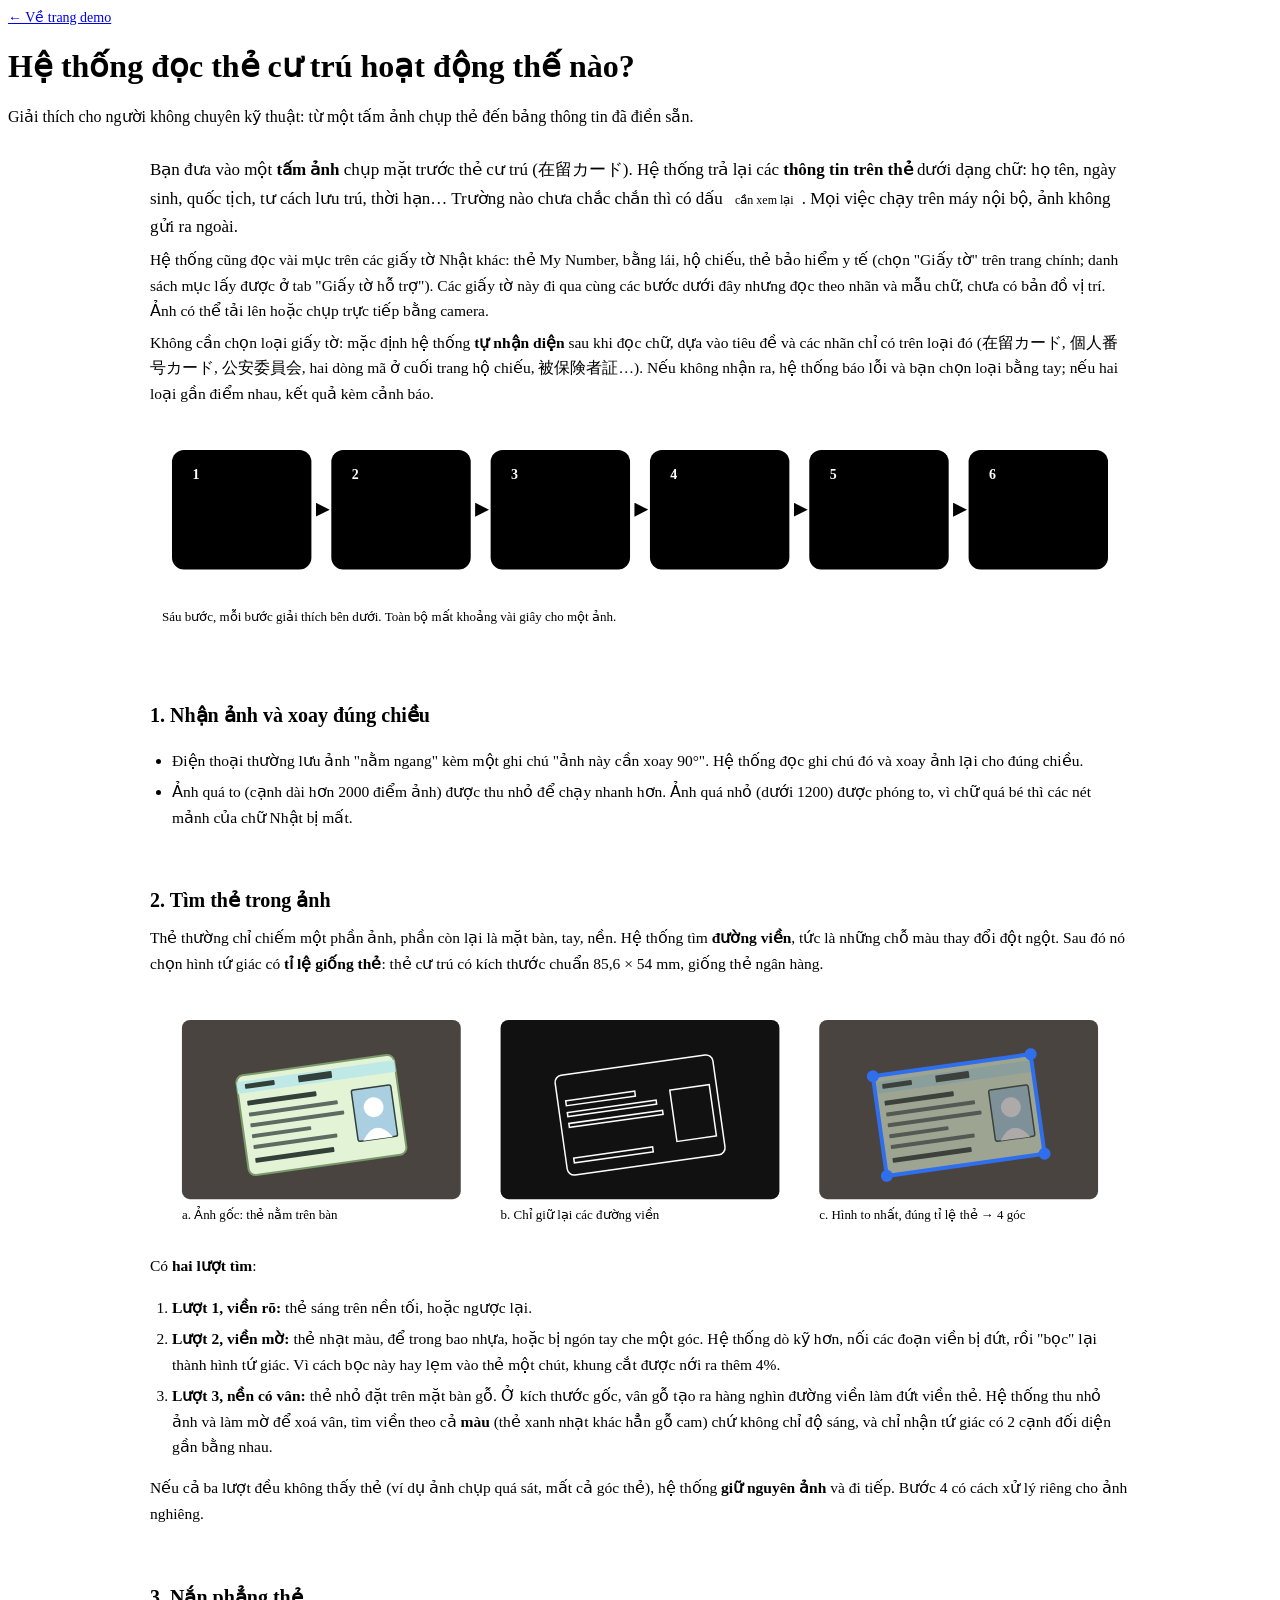
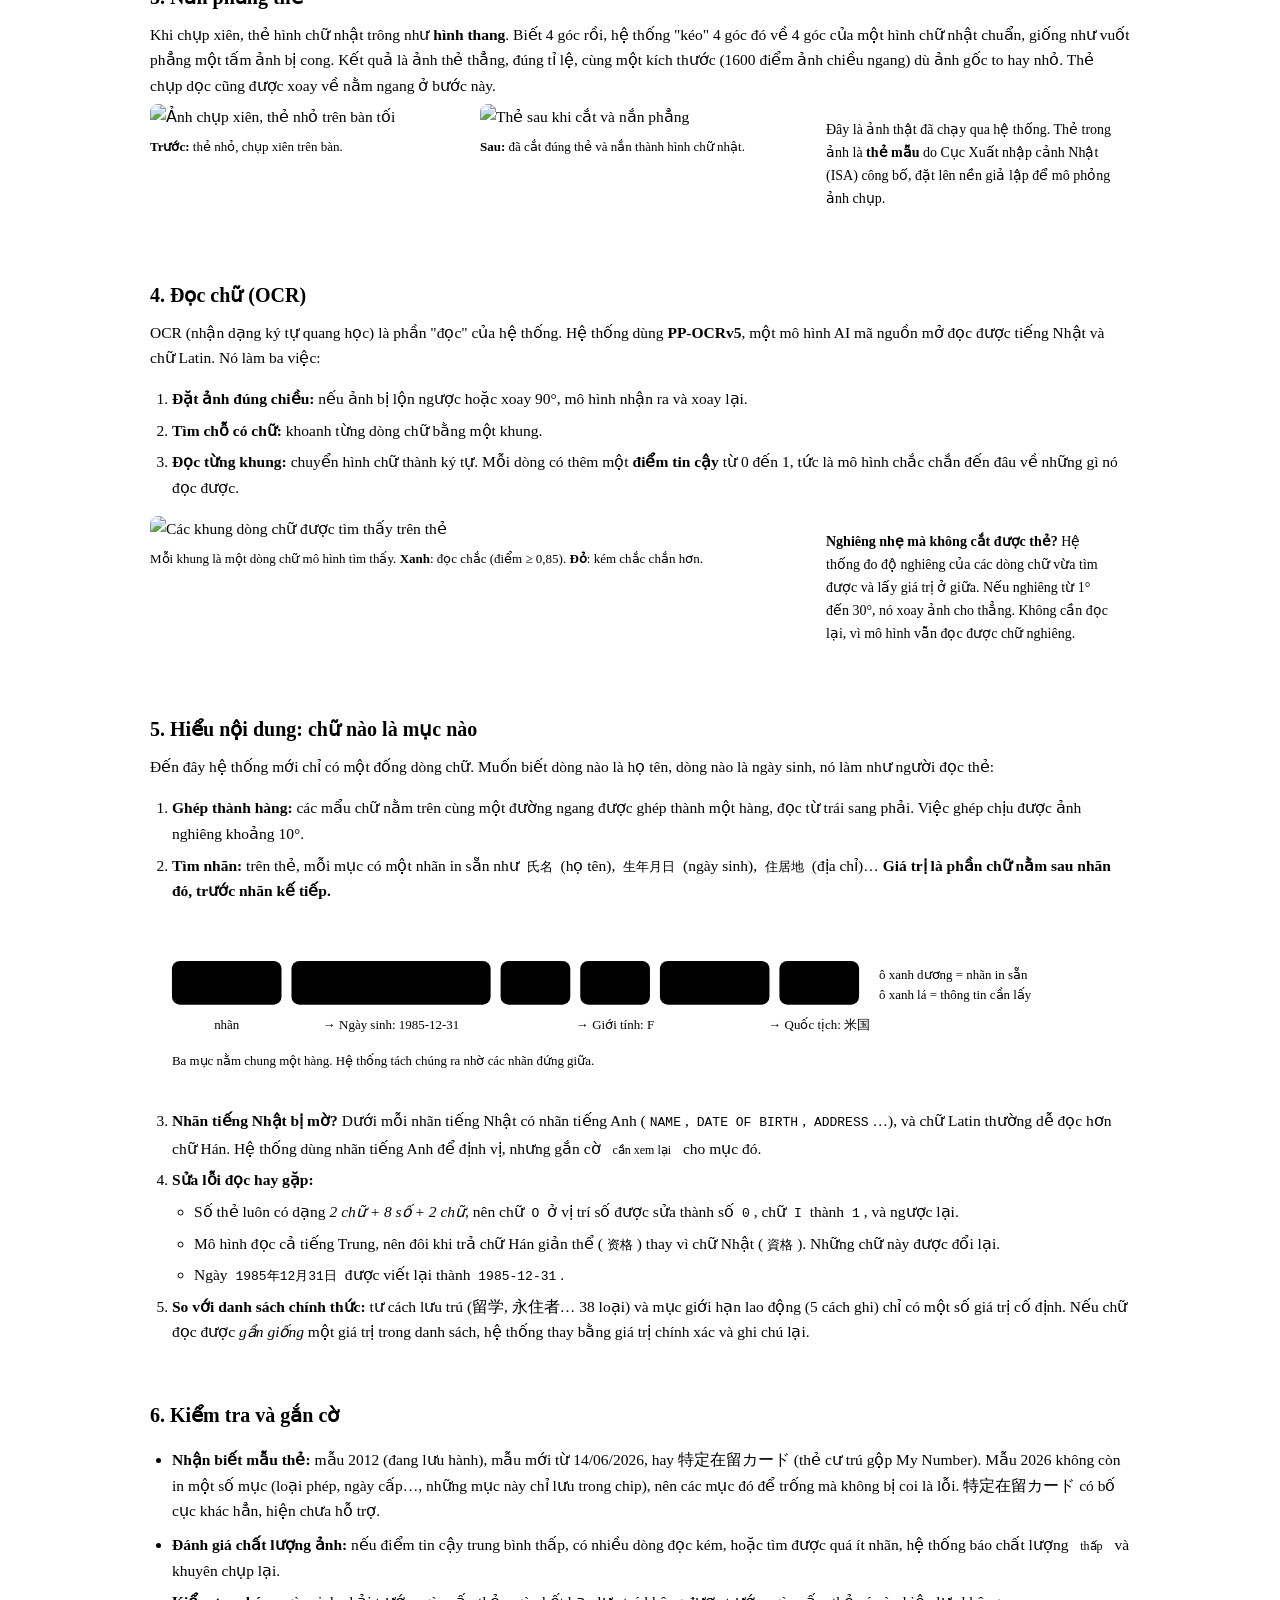
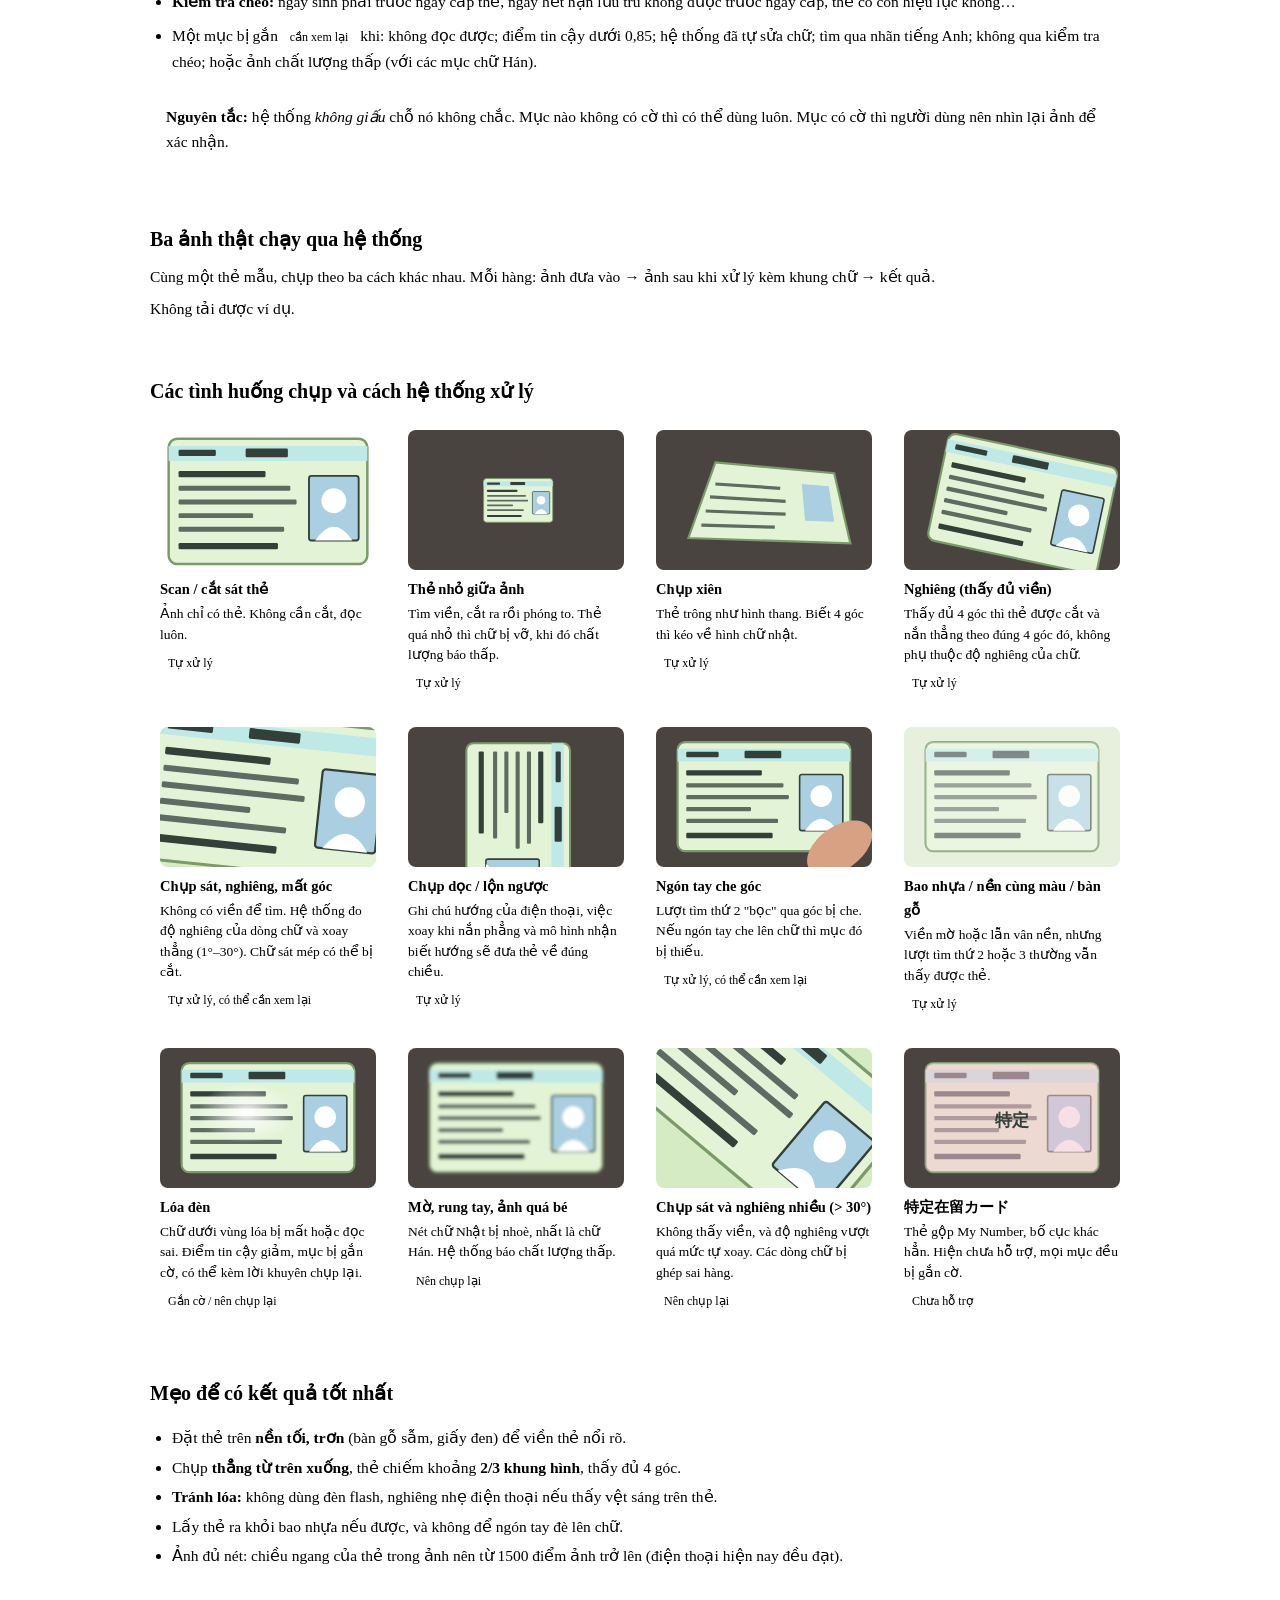
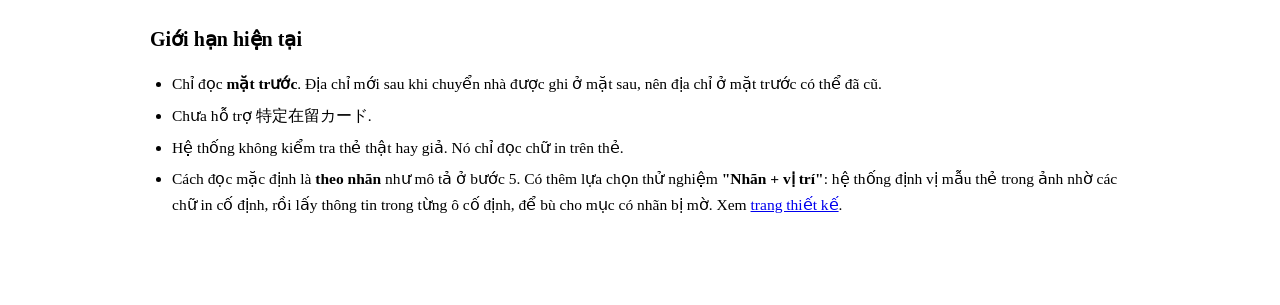
==== commit aada5084: "Auto-detect the document type; choose the image, then press "Nhận dạng" - document=auto (app/detect." ====
--- a/app/static/how-it-works.html
+++ b/app/static/how-it-works.html
@@ -83,6 +83,9 @@
     <p>Hệ thống cũng đọc vài mục trên các giấy tờ Nhật khác: thẻ My Number, bằng lái, hộ chiếu, thẻ bảo hiểm y tế (chọn "Giấy tờ" trên trang chính;
       danh sách mục lấy được ở tab "Giấy tờ hỗ trợ"). Các giấy tờ này đi qua cùng các bước dưới đây nhưng đọc theo nhãn và mẫu chữ, chưa có bản đồ vị trí.
       Ảnh có thể tải lên hoặc chụp trực tiếp bằng camera.</p>
+    <p>Không cần chọn loại giấy tờ: mặc định hệ thống <strong>tự nhận diện</strong> sau khi đọc chữ, dựa vào tiêu đề và các nhãn chỉ có trên
+      loại đó (在留カード, 個人番号カード, 公安委員会, hai dòng mã ở cuối trang hộ chiếu, 被保険者証…). Nếu không nhận ra, hệ thống báo lỗi
+      và bạn chọn loại bằng tay; nếu hai loại gần điểm nhau, kết quả kèm cảnh báo.</p>
     <div class="figure">
       <svg viewBox="0 0 960 170" role="img" aria-label="Sáu bước: nhận ảnh, tìm thẻ, nắn phẳng, đọc chữ, hiểu nội dung, kiểm tra">
         <g font-size="14">
